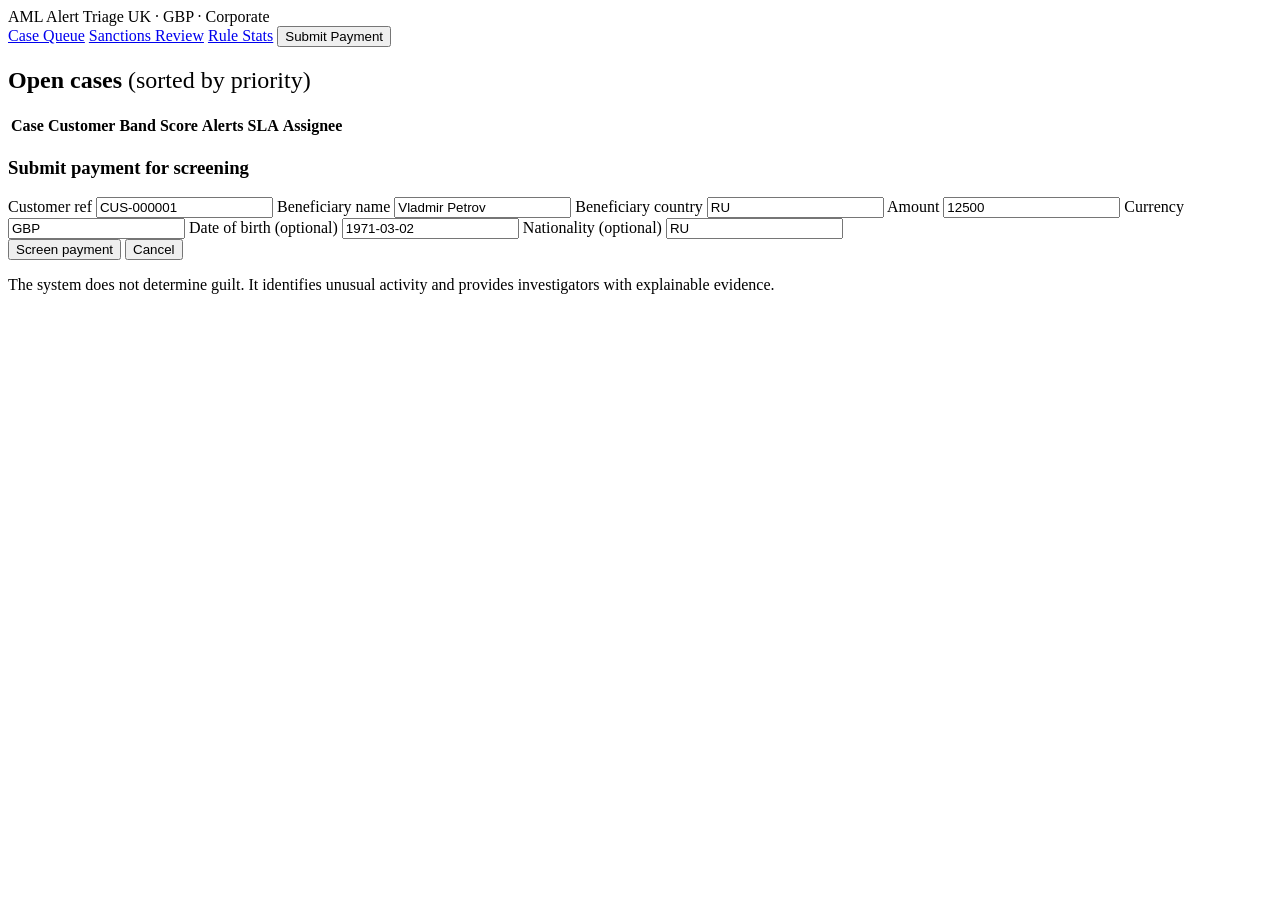
==== src/main/resources/static/index.html @ c6f8256d "AML alert triage demo: rules engine, case consolidation, sanctions screening Corporate cross-border " ====
<!DOCTYPE html>
<html lang="en">
<head>
  <meta charset="UTF-8" />
  <meta name="viewport" content="width=device-width, initial-scale=1" />
  <title>AML Alert Triage — Case Queue</title>
  <link rel="stylesheet" href="/css/app.css" />
</head>
<body>
  <header class="topbar">
    <div class="brand">AML Alert Triage <span>UK · GBP · Corporate</span></div>
    <nav class="nav">
      <a class="active" href="/">Case Queue</a>
      <a href="/sanctions.html">Sanctions Review</a>
      <a href="/stats.html">Rule Stats</a>
      <button class="btn" id="payBtn" type="button">Submit Payment</button>
    </nav>
  </header>
  <main class="wrap">
    <div class="totals" id="totals"></div>
    <section class="panel">
      <h2>Open cases <span class="muted" style="font-weight:500">(sorted by priority)</span></h2>
      <table>
        <thead>
          <tr>
            <th>Case</th><th>Customer</th><th>Band</th><th>Score</th><th>Alerts</th><th>SLA</th><th>Assignee</th>
          </tr>
        </thead>
        <tbody id="rows"></tbody>
      </table>
    </section>
  </main>

  <div class="modal-backdrop" id="payModal">
    <div class="modal">
      <h3>Submit payment for screening</h3>
      <label>Customer ref</label>
      <input id="pCustomer" value="CUS-000001" />
      <label>Beneficiary name</label>
      <input id="pName" value="Vladmir Petrov" />
      <label>Beneficiary country</label>
      <input id="pCountry" value="RU" maxlength="2" />
      <label>Amount</label>
      <input id="pAmount" type="number" value="12500" />
      <label>Currency</label>
      <input id="pCcy" value="GBP" maxlength="3" />
      <label>Date of birth (optional)</label>
      <input id="pDob" value="1971-03-02" />
      <label>Nationality (optional)</label>
      <input id="pNat" value="RU" />
      <div class="actions">
        <button class="btn" id="pSubmit" type="button">Screen payment</button>
        <button class="btn ghost" id="pClose" type="button">Cancel</button>
      </div>
      <p class="muted" id="pResult"></p>
    </div>
  </div>

  <footer class="footer">The system does not determine guilt. It identifies unusual activity and provides investigators with explainable evidence.</footer>
  <script src="/js/api.js"></script>
  <script>
    async function load() {
      const data = await api('/api/cases?status=OPEN&sort=priority');
      const t = data.totals;
      document.getElementById('totals').innerHTML = `
        <div class="total"><div class="label">Alerts</div><div class="value">${t.alerts}</div></div>
        <div class="total"><div class="label">Open cases</div><div class="value">${t.cases}</div></div>
        <div class="total"><div class="label">Assigned to me</div><div class="value">${t.assignedToMe}</div></div>
        <div class="total"><div class="label">Overdue</div><div class="value">${t.overdue}</div></div>`;
      document.getElementById('rows').innerHTML = data.items.map(c => `
        <tr onclick="location.href='/case.html?id=${c.id}'">
          <td class="mono">${c.caseRef}${c.overdue ? ' <span class="badge warn">OVERDUE</span>' : ''}</td>
          <td>${c.customerName || ''} <div class="muted mono">${c.customerRef || ''}</div></td>
          <td><span class="band ${c.priorityBand}">${bandLabel(c.priorityBand)}</span></td>
          <td><strong>${c.priorityScore}</strong></td>
          <td>${c.alertCount}</td>
          <td>${fmtTs(c.slaDueAt)}</td>
          <td>${c.assignedTo || '—'}</td>
        </tr>`).join('');
    }
    const modal = document.getElementById('payModal');
    document.getElementById('payBtn').onclick = () => modal.classList.add('open');
    document.getElementById('pClose').onclick = () => modal.classList.remove('open');
    document.getElementById('pSubmit').onclick = async () => {
      const body = {
        customerRef: pCustomer.value.trim(),
        beneficiaryName: pName.value.trim(),
        beneficiaryCountry: pCountry.value.trim(),
        amount: Number(pAmount.value),
        currency: pCcy.value.trim(),
        beneficiaryDob: pDob.value || null,
        beneficiaryNationality: pNat.value || null
      };
      try {
        const res = await api('/api/payments', { method: 'POST', body: JSON.stringify(body) });
        pResult.textContent = res.status === 'HELD'
          ? `Payment held pending review · hit #${res.sanctionsHitId}`
          : `Released · txn #${res.paymentTxnId}`;
        if (res.status === 'HELD') setTimeout(() => location.href = '/sanctions.html', 900);
      } catch (e) { pResult.textContent = e.message; }
    };
    load().catch(e => alert(e.message));
  </script>
</body>
</html>
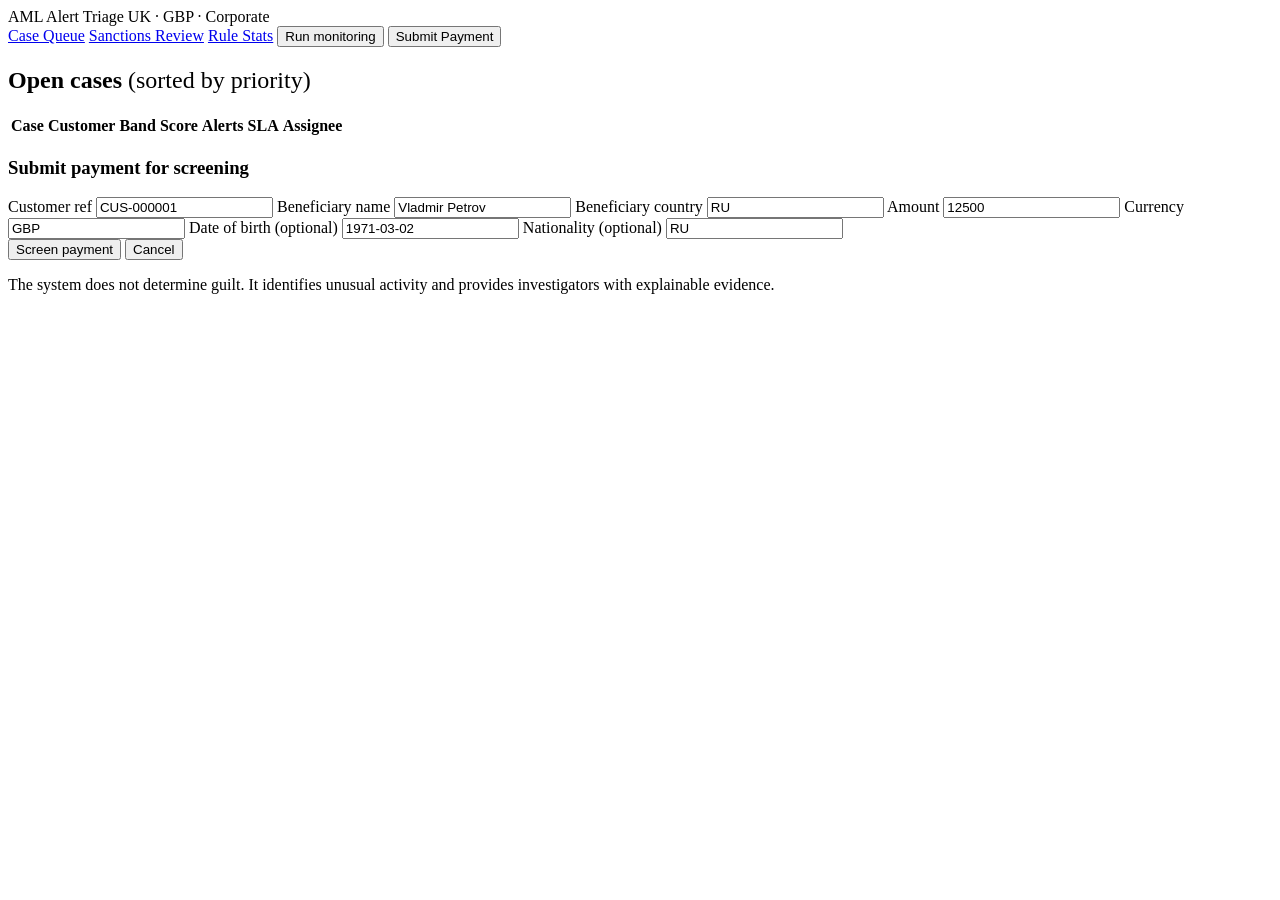
==== commit 1bec4b04: "Add the nightly monitoring sweep that the demo data only simulated Rule evaluation and consolidation" ====
--- a/src/main/resources/static/index.html
+++ b/src/main/resources/static/index.html
@@ -13,11 +13,13 @@
       <a class="active" href="/">Case Queue</a>
       <a href="/sanctions.html">Sanctions Review</a>
       <a href="/stats.html">Rule Stats</a>
+      <button class="btn secondary" id="runBtn" type="button">Run monitoring</button>
       <button class="btn" id="payBtn" type="button">Submit Payment</button>
     </nav>
   </header>
   <main class="wrap">
     <div class="totals" id="totals"></div>
+    <p class="muted" id="runResult"></p>
     <section class="panel">
       <h2>Open cases <span class="muted" style="font-weight:500">(sorted by priority)</span></h2>
       <table>
@@ -78,6 +80,20 @@
           <td>${c.assignedTo || '—'}</td>
         </tr>`).join('');
     }
+    document.getElementById('runBtn').onclick = async () => {
+      const btn = document.getElementById('runBtn');
+      btn.disabled = true;
+      runResult.textContent = 'Evaluating every customer against the rule set…';
+      try {
+        const r = await api('/api/monitoring/run', { method: 'POST', body: '{}' });
+        runResult.textContent =
+          `${r.customersEvaluated} customers evaluated · ${r.casesRaised} new case(s) raised · ` +
+          `${r.noActionRequired} required no action · ${r.suppressedOpenCase} suppressed (case already open)`;
+        await load();
+      } catch (e) { runResult.textContent = e.message; }
+      finally { btn.disabled = false; }
+    };
+
     const modal = document.getElementById('payModal');
     document.getElementById('payBtn').onclick = () => modal.classList.add('open');
     document.getElementById('pClose').onclick = () => modal.classList.remove('open');
@@ -96,7 +112,10 @@
         pResult.textContent = res.status === 'HELD'
           ? `Payment held pending review · hit #${res.sanctionsHitId}`
           : `Released · txn #${res.paymentTxnId}`;
-        if (res.status === 'HELD') setTimeout(() => location.href = '/sanctions.html', 900);
+        // Carry the hit id across so the reviewer lands on this payment rather than a list to search.
+        if (res.status === 'HELD') {
+          setTimeout(() => location.href = `/sanctions.html?hitId=${res.sanctionsHitId}`, 900);
+        }
       } catch (e) { pResult.textContent = e.message; }
     };
     load().catch(e => alert(e.message));
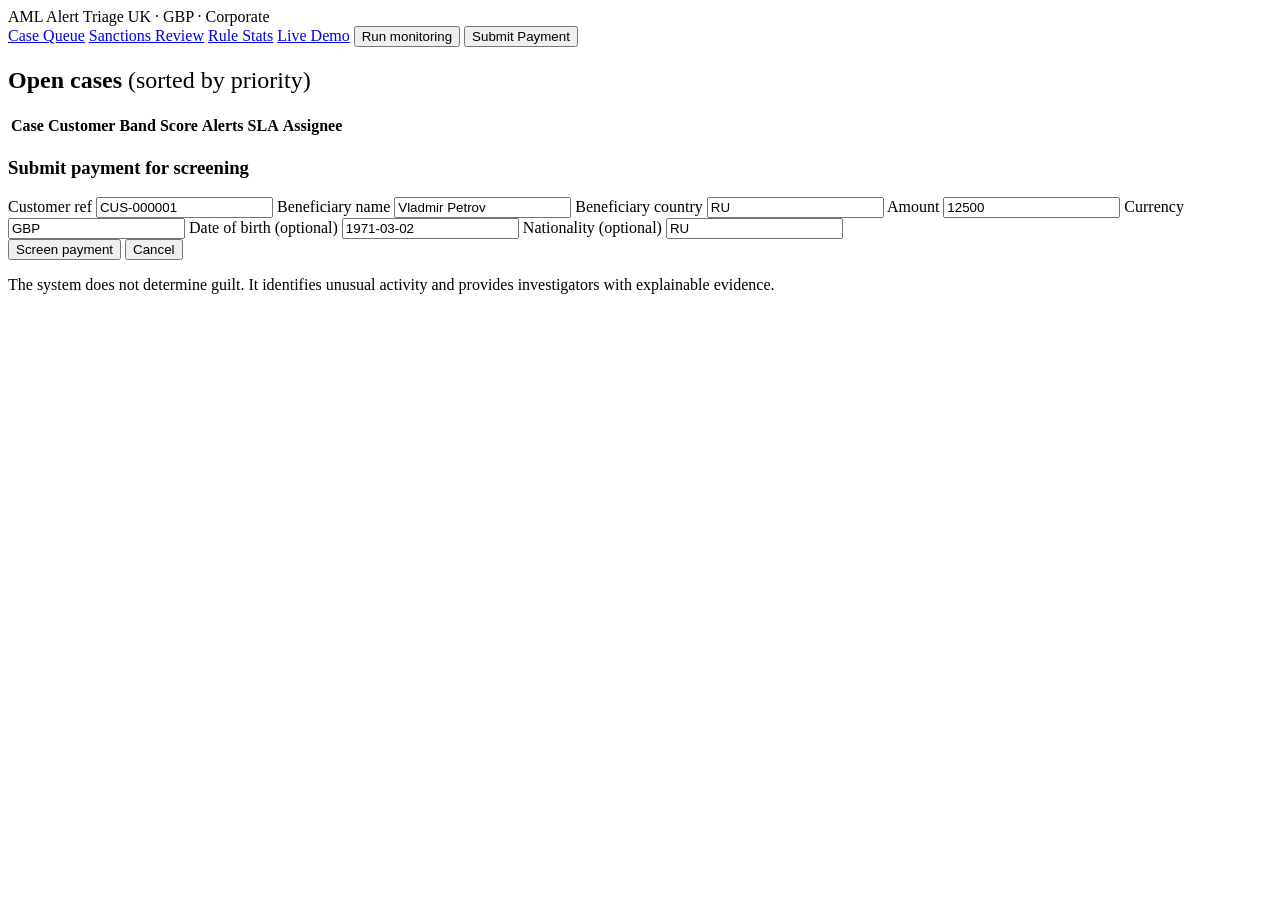
==== commit 23515340: "Update" ====
--- a/src/main/resources/static/index.html
+++ b/src/main/resources/static/index.html
@@ -4,7 +4,7 @@
   <meta charset="UTF-8" />
   <meta name="viewport" content="width=device-width, initial-scale=1" />
   <title>AML Alert Triage — Case Queue</title>
-  <link rel="stylesheet" href="/css/app.css" />
+  <link rel="stylesheet" href="/css/app.css?v=2" />
 </head>
 <body>
   <header class="topbar">
@@ -13,6 +13,7 @@
       <a class="active" href="/">Case Queue</a>
       <a href="/sanctions.html">Sanctions Review</a>
       <a href="/stats.html">Rule Stats</a>
+      <a href="/demo.html">Live Demo</a>
       <button class="btn secondary" id="runBtn" type="button">Run monitoring</button>
       <button class="btn" id="payBtn" type="button">Submit Payment</button>
     </nav>
@@ -59,7 +60,7 @@
   </div>
 
   <footer class="footer">The system does not determine guilt. It identifies unusual activity and provides investigators with explainable evidence.</footer>
-  <script src="/js/api.js"></script>
+  <script src="/js/api.js?v=2"></script>
   <script>
     async function load() {
       const data = await api('/api/cases?status=OPEN&sort=priority');
@@ -118,7 +119,7 @@
         }
       } catch (e) { pResult.textContent = e.message; }
     };
-    load().catch(e => alert(e.message));
+    load().catch(e => showPageError(e.message));
   </script>
 </body>
 </html>
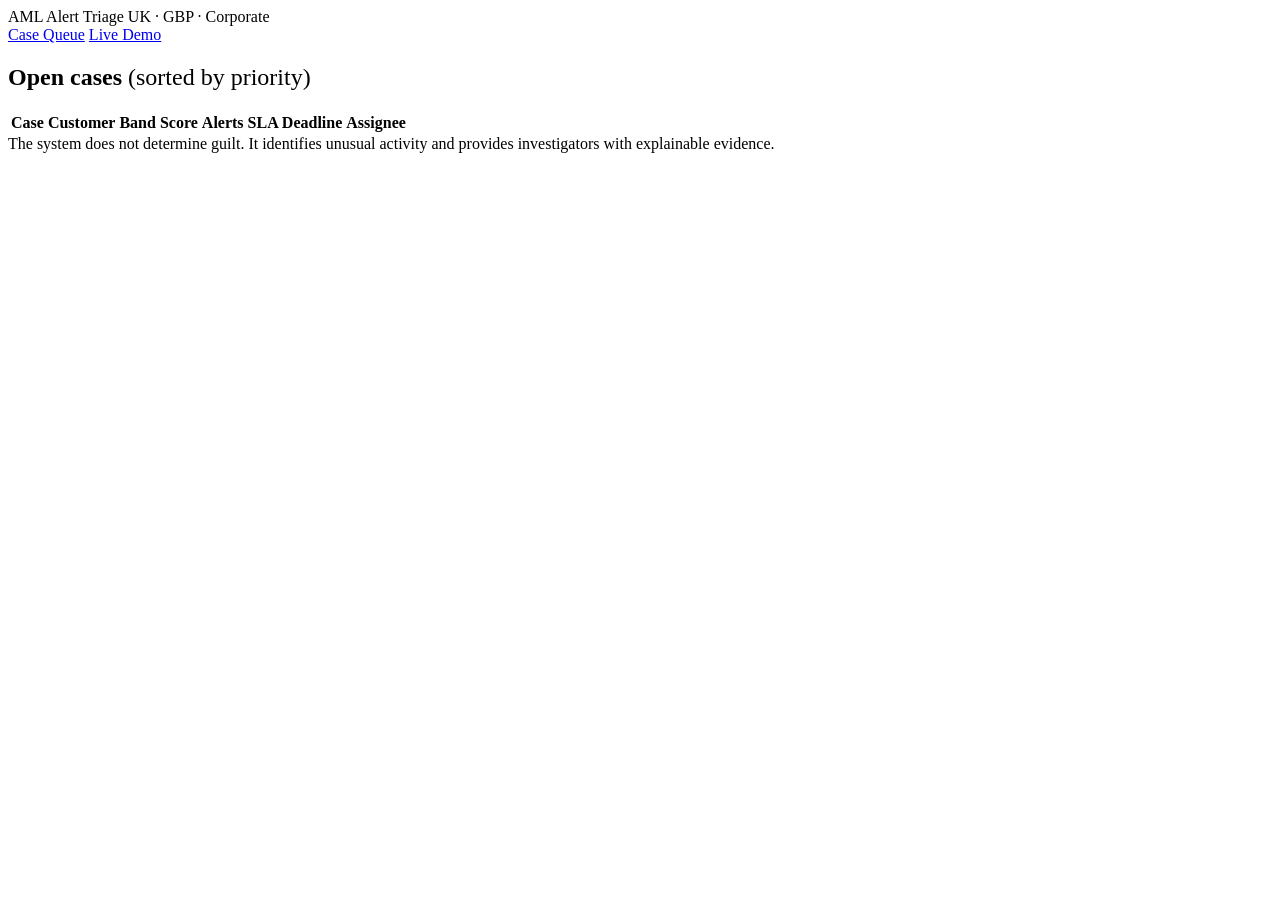
==== commit 9ea5600e: "feat: simplify navigation and surface listed measures as readable rows Trim the header nav to Case Q" ====
--- a/src/main/resources/static/index.html
+++ b/src/main/resources/static/index.html
@@ -11,53 +11,24 @@
     <div class="brand">AML Alert Triage <span>UK · GBP · Corporate</span></div>
     <nav class="nav">
       <a class="active" href="/">Case Queue</a>
-      <a href="/sanctions.html">Sanctions Review</a>
-      <a href="/stats.html">Rule Stats</a>
       <a href="/demo.html">Live Demo</a>
-      <button class="btn secondary" id="runBtn" type="button">Run monitoring</button>
-      <button class="btn" id="payBtn" type="button">Submit Payment</button>
+      <span class="nav-spacer" aria-hidden="true"></span>
     </nav>
   </header>
   <main class="wrap">
     <div class="totals" id="totals"></div>
-    <p class="muted" id="runResult"></p>
     <section class="panel">
       <h2>Open cases <span class="muted" style="font-weight:500">(sorted by priority)</span></h2>
       <table>
         <thead>
           <tr>
-            <th>Case</th><th>Customer</th><th>Band</th><th>Score</th><th>Alerts</th><th>SLA</th><th>Assignee</th>
+            <th>Case</th><th>Customer</th><th>Band</th><th>Score</th><th>Alerts</th><th>SLA Deadline</th><th>Assignee</th>
           </tr>
         </thead>
         <tbody id="rows"></tbody>
       </table>
     </section>
   </main>
-
-  <div class="modal-backdrop" id="payModal">
-    <div class="modal">
-      <h3>Submit payment for screening</h3>
-      <label>Customer ref</label>
-      <input id="pCustomer" value="CUS-000001" />
-      <label>Beneficiary name</label>
-      <input id="pName" value="Vladmir Petrov" />
-      <label>Beneficiary country</label>
-      <input id="pCountry" value="RU" maxlength="2" />
-      <label>Amount</label>
-      <input id="pAmount" type="number" value="12500" />
-      <label>Currency</label>
-      <input id="pCcy" value="GBP" maxlength="3" />
-      <label>Date of birth (optional)</label>
-      <input id="pDob" value="1971-03-02" />
-      <label>Nationality (optional)</label>
-      <input id="pNat" value="RU" />
-      <div class="actions">
-        <button class="btn" id="pSubmit" type="button">Screen payment</button>
-        <button class="btn ghost" id="pClose" type="button">Cancel</button>
-      </div>
-      <p class="muted" id="pResult"></p>
-    </div>
-  </div>
 
   <footer class="footer">The system does not determine guilt. It identifies unusual activity and provides investigators with explainable evidence.</footer>
   <script src="/js/api.js?v=2"></script>
@@ -81,44 +52,6 @@
           <td>${c.assignedTo || '—'}</td>
         </tr>`).join('');
     }
-    document.getElementById('runBtn').onclick = async () => {
-      const btn = document.getElementById('runBtn');
-      btn.disabled = true;
-      runResult.textContent = 'Evaluating every customer against the rule set…';
-      try {
-        const r = await api('/api/monitoring/run', { method: 'POST', body: '{}' });
-        runResult.textContent =
-          `${r.customersEvaluated} customers evaluated · ${r.casesRaised} new case(s) raised · ` +
-          `${r.noActionRequired} required no action · ${r.suppressedOpenCase} suppressed (case already open)`;
-        await load();
-      } catch (e) { runResult.textContent = e.message; }
-      finally { btn.disabled = false; }
-    };
-
-    const modal = document.getElementById('payModal');
-    document.getElementById('payBtn').onclick = () => modal.classList.add('open');
-    document.getElementById('pClose').onclick = () => modal.classList.remove('open');
-    document.getElementById('pSubmit').onclick = async () => {
-      const body = {
-        customerRef: pCustomer.value.trim(),
-        beneficiaryName: pName.value.trim(),
-        beneficiaryCountry: pCountry.value.trim(),
-        amount: Number(pAmount.value),
-        currency: pCcy.value.trim(),
-        beneficiaryDob: pDob.value || null,
-        beneficiaryNationality: pNat.value || null
-      };
-      try {
-        const res = await api('/api/payments', { method: 'POST', body: JSON.stringify(body) });
-        pResult.textContent = res.status === 'HELD'
-          ? `Payment held pending review · hit #${res.sanctionsHitId}`
-          : `Released · txn #${res.paymentTxnId}`;
-        // Carry the hit id across so the reviewer lands on this payment rather than a list to search.
-        if (res.status === 'HELD') {
-          setTimeout(() => location.href = `/sanctions.html?hitId=${res.sanctionsHitId}`, 900);
-        }
-      } catch (e) { pResult.textContent = e.message; }
-    };
     load().catch(e => showPageError(e.message));
   </script>
 </body>
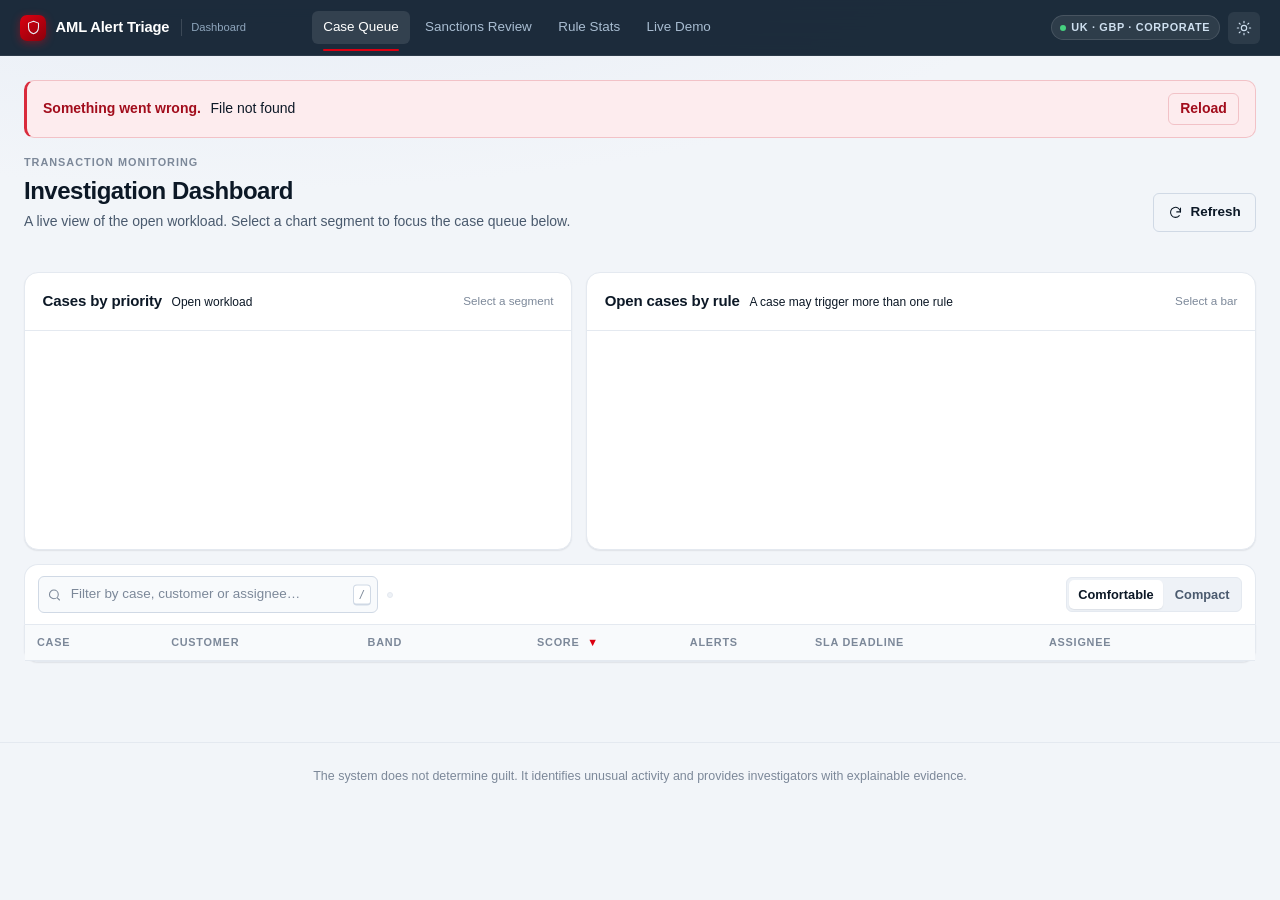
==== commit fb7c5197: "fix(ui): polish queue layout responsiveness" ====
--- a/src/main/resources/static/index.html
+++ b/src/main/resources/static/index.html
@@ -3,56 +3,456 @@
 <head>
   <meta charset="UTF-8" />
   <meta name="viewport" content="width=device-width, initial-scale=1" />
-  <title>AML Alert Triage — Case Queue</title>
-  <link rel="stylesheet" href="/css/app.css?v=2" />
+  <script>
+    // Set the theme before first paint, or dark-mode users get a light flash.
+    (function () {
+      const saved = localStorage.getItem('aml-theme');
+      const dark = window.matchMedia('(prefers-color-scheme: dark)').matches;
+      document.documentElement.dataset.theme = saved || (dark ? 'dark' : 'light');
+    })();
+  </script>
+  <title>Investigation Dashboard — AML Alert Triage</title>
+  <link rel="stylesheet" href="assets/theme.css" />
 </head>
 <body>
-  <header class="topbar">
-    <div class="brand">AML Alert Triage <span>UK · GBP · Corporate</span></div>
-    <nav class="nav">
-      <a class="active" href="/">Case Queue</a>
-      <a href="/demo.html">Live Demo</a>
-      <span class="nav-spacer" aria-hidden="true"></span>
-    </nav>
-  </header>
-  <main class="wrap">
-    <div class="totals" id="totals"></div>
-    <section class="panel">
-      <h2>Open cases <span class="muted" style="font-weight:500">(sorted by priority)</span></h2>
-      <table>
-        <thead>
-          <tr>
-            <th>Case</th><th>Customer</th><th>Band</th><th>Score</th><th>Alerts</th><th>SLA Deadline</th><th>Assignee</th>
-          </tr>
-        </thead>
-        <tbody id="rows"></tbody>
-      </table>
+  <div id="shell"></div>
+
+  <main class="canvas">
+    <div class="page-head">
+      <div>
+        <div class="eyebrow"><span class="label-cap">Transaction monitoring</span></div>
+        <h1>Investigation Dashboard</h1>
+        <p>A live view of the open workload. Select a chart segment to focus the case queue below.</p>
+      </div>
+      <div class="page-head-actions">
+        <span class="result-count" id="stamp"></span>
+        <button class="btn ghost" type="button" id="refreshBtn">
+          <svg viewBox="0 0 24 24" fill="none" stroke="currentColor" stroke-width="1.7"
+               stroke-linecap="round" stroke-linejoin="round"><path d="M20 11a8 8 0 1 0-1.9 6"/><path d="M20 5v6h-6"/></svg>
+          Refresh
+        </button>
+      </div>
+    </div>
+
+    <div class="metrics" id="metrics"></div>
+
+    <section class="dashboard-grid" aria-label="Open workload overview">
+      <article class="card dashboard-card">
+        <div class="card-head">
+          <div class="title-wrap">
+            <h2>Cases by priority</h2>
+            <span class="tiny">Open workload</span>
+          </div>
+          <span class="dashboard-hint">Select a segment</span>
+        </div>
+        <div class="card-body dashboard-chart-body" id="priorityChart"></div>
+      </article>
+
+      <article class="card dashboard-card">
+        <div class="card-head">
+          <div class="title-wrap">
+            <h2>Open cases by rule</h2>
+            <span class="tiny">A case may trigger more than one rule</span>
+          </div>
+          <span class="dashboard-hint">Select a bar</span>
+        </div>
+        <div class="card-body dashboard-chart-body" id="ruleChart"></div>
+      </article>
+    </section>
+
+    <div class="dashboard-filter-state" id="dashboardFilterState" hidden></div>
+
+    <div class="toolbar">
+      <div class="search">
+        <svg viewBox="0 0 24 24" fill="none" stroke="currentColor" stroke-width="1.7"
+             stroke-linecap="round" stroke-linejoin="round"><circle cx="11" cy="11" r="7"/><path d="m20 20-3.5-3.5"/></svg>
+        <input type="text" id="q" placeholder="Filter by case, customer or assignee…" autocomplete="off" />
+        <kbd>/</kbd>
+      </div>
+      <div class="segmented" id="bandFilter" role="group" aria-label="Filter by priority band"></div>
+      <div style="flex:1 1 auto"></div>
+      <span class="result-count" id="count"></span>
+      <div class="segmented" role="group" aria-label="Row density">
+        <button type="button" data-density="comfortable" aria-pressed="true">Comfortable</button>
+        <button type="button" data-density="compact" aria-pressed="false">Compact</button>
+      </div>
+    </div>
+
+    <section class="card" style="border-radius:0 0 var(--r-lg) var(--r-lg)">
+      <div class="table-wrap">
+        <table class="data" id="table">
+          <thead>
+            <tr>
+              <th class="sortable" data-key="caseRef">Case <span class="sort-ind">▼</span></th>
+              <th class="sortable" data-key="customerName">Customer <span class="sort-ind">▼</span></th>
+              <th class="sortable" data-key="priorityBand">Band <span class="sort-ind">▼</span></th>
+              <th class="sortable score-col" data-key="priorityScore">Score <span class="sort-ind">▼</span></th>
+              <th class="sortable alerts-col" data-key="alertCount">Alerts <span class="sort-ind">▼</span></th>
+              <th class="sortable" data-key="slaDueAt">SLA deadline <span class="sort-ind">▼</span></th>
+              <th class="sortable" data-key="assignedTo">Assignee <span class="sort-ind">▼</span></th>
+              <th style="width:32px"></th>
+            </tr>
+          </thead>
+          <tbody id="rows"></tbody>
+        </table>
+      </div>
     </section>
   </main>
 
-  <footer class="footer">The system does not determine guilt. It identifies unusual activity and provides investigators with explainable evidence.</footer>
-  <script src="/js/api.js?v=2"></script>
+  <div id="footer"></div>
+
+  <script src="assets/ui.js"></script>
+  <script src="assets/api.js"></script>
   <script>
+    mountShell({ active: 'queue', sub: 'Dashboard' },
+      'The system does not determine guilt. It identifies unusual activity and provides investigators with explainable evidence.');
+
+    let data = null;
+    let sortKey = 'priorityScore';
+    let sortDir = 'desc';
+    let bandSel = 'ALL';
+    let ruleSel = 'ALL';
+    let query = '';
+
+    const BANDS = [
+      { key: 'ALL',   label: 'All',          dot: null },
+      { key: 'RED',   label: 'High priority',   dot: 'var(--red-dot)' },
+      { key: 'AMBER', label: 'Medium priority', dot: 'var(--amber-dot)' },
+      { key: 'GREEN', label: 'Low priority',    dot: 'var(--green-dot)' }
+    ];
+
+    const bandColor = b => `var(--${b.toLowerCase()}-dot)`;
+    const DASHBOARD_BANDS = BANDS.filter(b => b.key !== 'ALL');
+    const RULES = ['R1', 'R2', 'R3', 'R4'];
+
+    /* ---------- skeleton while "loading" ---------- */
+    function skeleton() {
+      document.getElementById('metrics').innerHTML = Array.from({ length: 4 }, () => `
+        <div class="metric">
+          <div class="m-top"><div class="sk" style="width:70px;height:11px"></div><div class="sk" style="width:26px;height:26px;border-radius:6px"></div></div>
+          <div class="sk" style="width:56px;height:30px;margin-top:.5rem"></div>
+          <div class="sk" style="width:96px;height:10px;margin-top:.5rem"></div>
+        </div>`).join('');
+      document.getElementById('priorityChart').innerHTML = '<div class="sk dashboard-chart-skeleton"></div>';
+      document.getElementById('ruleChart').innerHTML = Array.from({ length: 4 }, () =>
+        '<div class="sk dashboard-bar-skeleton"></div>').join('');
+      document.getElementById('rows').innerHTML = Array.from({ length: 8 }, () => `
+        <tr><td colspan="8" style="padding:.6rem .75rem"><div class="sk" style="height:20px"></div></td></tr>`).join('');
+    }
+
+    /* ---------- metrics ---------- */
+    function renderMetrics(t) {
+      const openAlerts = data.items.reduce((sum, c) => sum + Number(c.alertCount || 0), 0);
+      const redCases = data.items.filter(c => c.priorityBand === 'RED').length;
+      const amberCases = data.items.filter(c => c.priorityBand === 'AMBER').length;
+      const dueSoon = data.items.filter(c => {
+        const d = new Date(c.slaDueAt) - Date.now();
+        return d > 0 && d < 86400000;
+      }).length;
+
+      const tiles = [
+        { label: 'Active alerts', value: openAlerts,        icon: 'bell',   note: `across ${data.items.length} open cases` },
+        { label: 'Open cases',    value: data.items.length, icon: 'folder', note: `${dueSoon} due within 24h` },
+        { label: 'High priority', value: redCases,          icon: 'warn',   note: `${amberCases} medium-priority cases`, alert: redCases > 0 },
+        { label: 'Overdue',       value: t.overdue,         icon: 'clock',  note: t.overdue ? 'past SLA deadline' : 'all within SLA', alert: t.overdue > 0 }
+      ];
+
+      document.getElementById('metrics').innerHTML = tiles.map((m, i) => `
+        <div class="metric rise ${m.alert ? 'alert-state' : ''}" style="animation-delay:${i * 55}ms">
+          <div class="m-top">
+            <span class="label-cap">${m.label}</span>
+            <span class="m-icon">${ico(m.icon)}</span>
+          </div>
+          <div class="m-value" data-count="${m.value}">0</div>
+          <div class="m-note">${esc(m.note)}</div>
+        </div>`).join('');
+
+      document.querySelectorAll('[data-count]').forEach(el => countUp(el, Number(el.dataset.count)));
+    }
+
+    /* ---------- interactive dashboard ---------- */
+    function selectBand(next, toggle = false) {
+      bandSel = toggle && bandSel === next ? 'ALL' : next;
+      renderPriorityChart();
+      renderBandFilter();
+      renderDashboardFilterState();
+      renderRows();
+    }
+
+    function selectRule(next) {
+      ruleSel = ruleSel === next ? 'ALL' : next;
+      renderRuleChart();
+      renderDashboardFilterState();
+      renderRows();
+    }
+
+    function renderPriorityChart() {
+      const total = data.items.length;
+      let offset = 0;
+      const segments = DASHBOARD_BANDS.map(b => {
+        const count = data.items.filter(c => c.priorityBand === b.key).length;
+        const percent = total ? count / total * 100 : 0;
+        const start = offset;
+        offset += percent;
+        return { ...b, count, percent, offset: start };
+      });
+
+      document.getElementById('priorityChart').innerHTML = `
+        <div class="dashboard-donut-wrap">
+          <div class="dashboard-donut">
+            <svg viewBox="0 0 120 120" aria-label="Open cases by priority band">
+              <circle class="dashboard-donut-track" cx="60" cy="60" r="44" pathLength="100"></circle>
+              ${segments.map(s => `
+                <circle class="dashboard-donut-segment ${bandSel !== 'ALL' && bandSel !== s.key ? 'is-muted' : ''} ${bandSel === s.key ? 'is-selected' : ''}"
+                  cx="60" cy="60" r="44" pathLength="100"
+                  stroke="${s.dot}" stroke-dasharray="${s.percent} ${100 - s.percent}"
+                  stroke-dashoffset="${-s.offset}" data-dashboard-band="${s.key}"
+                  tabindex="0" role="button" aria-label="${s.label}: ${s.count} cases"
+                  aria-pressed="${bandSel === s.key}"></circle>`).join('')}
+            </svg>
+            <div class="dashboard-donut-mid">
+              <strong>${total}</strong>
+              <span>open cases</span>
+            </div>
+          </div>
+          <div class="dashboard-legend">
+            ${segments.map(s => `
+              <button type="button" class="dashboard-legend-row ${bandSel === s.key ? 'is-selected' : ''}"
+                data-dashboard-band="${s.key}" aria-pressed="${bandSel === s.key}">
+                <i style="background:${s.dot}"></i>
+                <span>${s.label}</span>
+                <strong>${s.count}</strong>
+                <span class="dashboard-percent">${Math.round(s.percent)}%</span>
+              </button>`).join('')}
+          </div>
+        </div>`;
+
+      document.querySelectorAll('[data-dashboard-band]').forEach(control => {
+        const choose = () => selectBand(control.dataset.dashboardBand, true);
+        control.onclick = choose;
+        control.onkeydown = e => {
+          if (e.key === 'Enter' || e.key === ' ') { e.preventDefault(); choose(); }
+        };
+      });
+    }
+
+    function renderRuleChart() {
+      const counts = Object.fromEntries(RULES.map(code => [code,
+        data.items.filter(c => (c.ruleCodes || []).includes(code)).length]));
+      const max = Math.max(1, ...Object.values(counts));
+
+      document.getElementById('ruleChart').innerHTML = `
+        <div class="dashboard-rule-chart">
+          ${RULES.map(code => `
+            <button type="button" class="dashboard-rule-row ${ruleSel === code ? 'is-selected' : ''}"
+              data-dashboard-rule="${code}" aria-pressed="${ruleSel === code}">
+              <span class="dashboard-rule-label"><b>${code}</b><span>${esc(RULE_NAMES[code])}</span></span>
+              <span class="dashboard-rule-track"><i style="--rule-width:${counts[code] / max * 100}%"></i></span>
+              <strong class="dashboard-rule-value">${counts[code]}</strong>
+            </button>`).join('')}
+        </div>`;
+
+      document.querySelectorAll('[data-dashboard-rule]').forEach(control => {
+        control.onclick = () => selectRule(control.dataset.dashboardRule);
+      });
+      requestAnimationFrame(() => {
+        document.querySelectorAll('.dashboard-rule-track i').forEach(bar => bar.classList.add('is-painted'));
+      });
+    }
+
+    function renderDashboardFilterState() {
+      const active = bandSel !== 'ALL' || ruleSel !== 'ALL';
+      const state = document.getElementById('dashboardFilterState');
+      state.hidden = !active;
+      if (!active) { state.innerHTML = ''; return; }
+
+      const band = BANDS.find(b => b.key === bandSel);
+      state.innerHTML = `
+        <span class="label-cap">Queue filtered by</span>
+        ${bandSel !== 'ALL' ? `<button type="button" class="dashboard-filter-chip" data-clear-band>
+          <i style="background:${band.dot}"></i>${esc(band.label)}<span aria-hidden="true">×</span>
+        </button>` : ''}
+        ${ruleSel !== 'ALL' ? `<button type="button" class="dashboard-filter-chip" data-clear-rule>
+          ${ruleSel} · ${esc(RULE_NAMES[ruleSel])}<span aria-hidden="true">×</span>
+        </button>` : ''}
+        <button type="button" class="dashboard-clear" data-clear-dashboard>Clear all</button>`;
+
+      state.querySelector('[data-clear-band]')?.addEventListener('click', () => selectBand('ALL'));
+      state.querySelector('[data-clear-rule]')?.addEventListener('click', () => selectRule(ruleSel));
+      state.querySelector('[data-clear-dashboard]').onclick = () => {
+        bandSel = 'ALL';
+        ruleSel = 'ALL';
+        renderPriorityChart();
+        renderRuleChart();
+        renderBandFilter();
+        renderDashboardFilterState();
+        renderRows();
+      };
+    }
+
+    /* ---------- band filter ---------- */
+    function renderBandFilter() {
+      document.getElementById('bandFilter').innerHTML = BANDS.map(b => {
+        const n = b.key === 'ALL' ? data.items.length : data.items.filter(c => c.priorityBand === b.key).length;
+        return `<button type="button" data-band="${b.key}" aria-pressed="${bandSel === b.key}">
+          ${b.dot ? `<i style="background:${b.dot}"></i>` : ''}${b.label}<span class="count">${n}</span>
+        </button>`;
+      }).join('');
+      document.querySelectorAll('#bandFilter button').forEach(btn => {
+        btn.onclick = () => selectBand(btn.dataset.band);
+      });
+    }
+
+    /* ---------- rows ---------- */
+    function visibleItems() {
+      const q = query.trim().toLowerCase();
+      return data.items
+        .filter(c => bandSel === 'ALL' || c.priorityBand === bandSel)
+        .filter(c => ruleSel === 'ALL' || (c.ruleCodes || []).includes(ruleSel))
+        .filter(c => !q || [c.caseRef, c.customerName, c.customerRef, c.assignedTo]
+          .some(v => String(v || '').toLowerCase().includes(q)))
+        .sort((a, b) => {
+          const dir = sortDir === 'asc' ? 1 : -1;
+          const av = a[sortKey], bv = b[sortKey];
+          if (av == null) return 1;
+          if (bv == null) return -1;
+          if (typeof av === 'number') return (av - bv) * dir;
+          return String(av).localeCompare(String(bv)) * dir;
+        });
+    }
+
+    function renderRows() {
+      const items = visibleItems();
+      const tbody = document.getElementById('rows');
+
+      document.getElementById('count').textContent =
+        `${items.length} of ${data.items.length} cases`;
+
+      if (!items.length) {
+        tbody.innerHTML = `<tr><td colspan="8">
+          <div class="empty-state" style="margin:.5rem">
+            ${ico('search')}
+            <div class="t">No cases match this filter</div>
+            <div class="tiny">Clear the search box or change the dashboard filters.</div>
+          </div></td></tr>`;
+        return;
+      }
+
+      tbody.innerHTML = items.map((c, i) => {
+        const sla = fmtRelative(c.slaDueAt);
+        const slaCls = sla.tone === 'over' ? 'style="color:var(--red-fg);font-weight:600"'
+                     : sla.tone === 'soon' ? 'style="color:var(--amber-fg);font-weight:600"' : '';
+        return `
+        <tr class="row-link stagger" tabindex="0" data-id="${c.id}"
+            style="--band-color:${bandColor(c.priorityBand)};animation-delay:${Math.min(i * 28, 340)}ms">
+          <td>
+            <div class="cell-primary mono">${esc(c.caseRef)}</div>
+            ${c.overdue ? '<span class="pill warn" style="margin-top:.15rem">OVERDUE</span>' : ''}
+          </td>
+          <td>
+            <div class="cell-primary">${esc(c.customerName || '')}</div>
+            <div class="sub-line mono">${esc(c.customerRef || '')}</div>
+          </td>
+          <td><span class="band ${c.priorityBand}"><i></i>${esc(bandLabel(c.priorityBand))}</span></td>
+          <td class="score-col">
+            <div class="score-cell">
+              <div class="score-bar"><span data-w="${c.priorityScore}%"></span></div>
+              <b>${c.priorityScore}</b>
+            </div>
+          </td>
+          <td class="alerts-col num">${c.alertCount}</td>
+          <td>
+            <div ${slaCls}>${esc(sla.text)}</div>
+            <div class="sub-line num">${esc(fmtShort(c.slaDueAt))}</div>
+          </td>
+          <td>${c.assignedTo
+            ? `<span class="assignee"><span class="avatar">${esc(initials(c.assignedTo))}</span><span class="mono">${esc(c.assignedTo)}</span></span>`
+            : '<span class="pill">Unassigned</span>'}</td>
+          <td class="right"><span class="go">${ico('chevron')}</span></td>
+        </tr>`;
+      }).join('');
+
+      paintBars(tbody);
+
+      tbody.querySelectorAll('tr.row-link').forEach(tr => {
+        const open = () => { location.href = `case.html?id=${tr.dataset.id}`; };
+        tr.onclick = open;
+        tr.onkeydown = e => {
+          if (e.key === 'Enter' || e.key === ' ') { e.preventDefault(); open(); }
+          if (e.key === 'ArrowDown') { e.preventDefault(); tr.nextElementSibling?.focus(); }
+          if (e.key === 'ArrowUp')   { e.preventDefault(); tr.previousElementSibling?.focus(); }
+        };
+      });
+    }
+
+    /* ---------- sorting ---------- */
+    function wireSort() {
+      document.querySelectorAll('th.sortable').forEach(th => {
+        th.onclick = () => {
+          const key = th.dataset.key;
+          if (sortKey === key) sortDir = sortDir === 'asc' ? 'desc' : 'asc';
+          else { sortKey = key; sortDir = key === 'priorityScore' || key === 'alertCount' ? 'desc' : 'asc'; }
+          document.querySelectorAll('th.sortable').forEach(o => o.removeAttribute('aria-sort'));
+          th.setAttribute('aria-sort', sortDir === 'asc' ? 'ascending' : 'descending');
+          renderRows();
+        };
+      });
+      document.querySelector('th[data-key="priorityScore"]').setAttribute('aria-sort', 'descending');
+    }
+
+    /* ---------- misc controls ---------- */
+    document.getElementById('q').oninput = e => { query = e.target.value; renderRows(); };
+
+    document.addEventListener('keydown', e => {
+      if (e.key === '/' && document.activeElement.tagName !== 'INPUT') {
+        e.preventDefault();
+        document.getElementById('q').focus();
+      }
+    });
+
+    document.querySelectorAll('[data-density]').forEach(btn => {
+      btn.onclick = () => {
+        document.querySelectorAll('[data-density]').forEach(b => b.setAttribute('aria-pressed', String(b === btn)));
+        document.getElementById('table').classList.toggle('compact', btn.dataset.density === 'compact');
+      };
+    });
+
+    document.getElementById('refreshBtn').onclick = async e => {
+      const btn = e.currentTarget;
+      btn.classList.add('is-loading');
+      try {
+        await load();
+        toast('Queue refreshed');
+      } finally {
+        btn.classList.remove('is-loading');
+      }
+    };
+
+    /* ---------- load ---------- */
     async function load() {
-      const data = await api('/api/cases?status=OPEN&sort=priority');
-      const t = data.totals;
-      document.getElementById('totals').innerHTML = `
-        <div class="total"><div class="label">Alerts</div><div class="value">${t.alerts}</div></div>
-        <div class="total"><div class="label">Open cases</div><div class="value">${t.cases}</div></div>
-        <div class="total"><div class="label">Assigned to me</div><div class="value">${t.assignedToMe}</div></div>
-        <div class="total"><div class="label">Overdue</div><div class="value">${t.overdue}</div></div>`;
-      document.getElementById('rows').innerHTML = data.items.map(c => `
-        <tr onclick="location.href='/case.html?id=${c.id}'">
-          <td class="mono">${c.caseRef}${c.overdue ? ' <span class="badge warn">OVERDUE</span>' : ''}</td>
-          <td>${c.customerName || ''} <div class="muted mono">${c.customerRef || ''}</div></td>
-          <td><span class="band ${c.priorityBand}">${bandLabel(c.priorityBand)}</span></td>
-          <td><strong>${c.priorityScore}</strong></td>
-          <td>${c.alertCount}</td>
-          <td>${fmtTs(c.slaDueAt)}</td>
-          <td>${c.assignedTo || '—'}</td>
-        </tr>`).join('');
-    }
-    load().catch(e => showPageError(e.message));
+      skeleton();
+      try {
+        data = await api('/api/cases?status=OPEN&sort=priority');
+      } catch (err) {
+        document.getElementById('metrics').innerHTML = '';
+        document.getElementById('priorityChart').innerHTML = '';
+        document.getElementById('ruleChart').innerHTML = '';
+        document.getElementById('rows').innerHTML = '';
+        showPageError(err.message);
+        return;
+      }
+      renderMetrics(data.totals);
+      renderPriorityChart();
+      renderRuleChart();
+      renderBandFilter();
+      renderDashboardFilterState();
+      renderRows();
+      document.getElementById('stamp').textContent =
+        'Updated ' + new Date().toLocaleTimeString('en-GB', { hour: '2-digit', minute: '2-digit' });
+    }
+
+    wireSort();
+    load();
   </script>
 </body>
 </html>
--- a/src/main/resources/static/assets/theme.css
+++ b/src/main/resources/static/assets/theme.css
@@ -0,0 +1,1428 @@
+/* ==========================================================================
+   AML Console — visual design system (mockup)
+   Presentation only. No markup here implies a new API, field, or action:
+   every element maps to data the current endpoints already return.
+   ========================================================================== */
+
+/* --------------------------------------------------------------------------
+   1. Tokens
+   -------------------------------------------------------------------------- */
+:root {
+  --brand:        #db0011;
+  --brand-hover:  #b8000e;
+  --brand-soft:   #fdecee;
+
+  --navy-900: #05101c;
+  --navy-800: #0a1b2b;
+  --navy-700: #10283e;
+  --navy-600: #1b3b58;
+
+  /* Light surfaces */
+  --bg:        #f2f5f9;
+  --bg-grad:   radial-gradient(1200px 400px at 20% -10%, #e6ecf5 0%, transparent 70%);
+  --surface:   #ffffff;
+  --surface-2: #f8fafc;
+  --surface-3: #eef2f7;
+  --border:    #e4e9f0;
+  --border-2:  #d0d9e5;
+
+  --ink:   #0c1826;
+  --ink-2: #4a5a6e;
+  --ink-3: #7c8899;
+  --ink-inv: #ffffff;
+
+  /* Signal */
+  --red-fg:   #a20d1c;  --red-bg:   #fdecee;  --red-dot:   #d92b3c;  --red-line:   #f2c2c7;
+  --amber-fg: #8a5300;  --amber-bg: #fff5e5;  --amber-dot: #e08a00;  --amber-line: #f5dcb0;
+  --green-fg: #14663a;  --green-bg: #e9f6ee;  --green-dot: #1f9d55;  --green-line: #bfe3cd;
+  --blue-fg:  #14487a;  --blue-bg:  #e9f1fb;  --blue-dot:  #2c72c7;  --blue-line: #c3d8f0;
+
+  --focus-ring: 0 0 0 3px rgba(44, 114, 199, 0.35);
+
+  /* Elevation */
+  --sh-1: 0 1px 2px rgba(12, 24, 38, .05), 0 1px 1px rgba(12, 24, 38, .03);
+  --sh-2: 0 2px 4px rgba(12, 24, 38, .06), 0 4px 12px rgba(12, 24, 38, .05);
+  --sh-3: 0 8px 20px rgba(12, 24, 38, .10), 0 2px 6px rgba(12, 24, 38, .06);
+  --sh-4: 0 24px 60px rgba(5, 16, 28, .22);
+
+  --r-sm: 6px;
+  --r-md: 10px;
+  --r-lg: 14px;
+  --r-xl: 20px;
+  --r-pill: 999px;
+
+  --font-sans: -apple-system, BlinkMacSystemFont, "Inter", "Segoe UI", Roboto,
+               "Helvetica Neue", Arial, "PingFang SC", "Microsoft YaHei", sans-serif;
+  --font-mono: ui-monospace, "SF Mono", "JetBrains Mono", "IBM Plex Mono", Menlo, Consolas, monospace;
+
+  --ease:     cubic-bezier(.16, 1, .3, 1);
+  --ease-io:  cubic-bezier(.4, 0, .2, 1);
+  --spring:   cubic-bezier(.34, 1.4, .64, 1);
+  --t-fast: 120ms;
+  --t-med:  220ms;
+  --t-slow: 420ms;
+
+  --appbar-h: 56px;
+  --row-h: 56px;
+}
+
+:root[data-theme="dark"] {
+  --bg:        #070e17;
+  --bg-grad:   radial-gradient(1200px 400px at 20% -10%, #10202f 0%, transparent 70%);
+  --surface:   #0d1723;
+  --surface-2: #111d2b;
+  --surface-3: #162435;
+  --border:    #1e2e40;
+  --border-2:  #2b3e54;
+
+  --ink:   #e8eef6;
+  --ink-2: #9fb0c4;
+  --ink-3: #6b7d93;
+
+  --brand-soft: #2a1015;
+
+  --red-fg:   #ff8f9b;  --red-bg:   #2c1219;  --red-dot:   #f2495e;  --red-line:   #4d2129;
+  --amber-fg: #ffc266;  --amber-bg: #2b1f0d;  --amber-dot: #f0a423;  --amber-line: #4a3616;
+  --green-fg: #63d69a;  --green-bg: #0e2419;  --green-dot: #2fbe74;  --green-line: #1d4531;
+  --blue-fg:  #86b8f5;  --blue-bg:  #0e1f33;  --blue-dot:  #4c94e8;  --blue-line: #1c3c5e;
+
+  --sh-1: 0 1px 2px rgba(0, 0, 0, .4);
+  --sh-2: 0 2px 4px rgba(0, 0, 0, .4), 0 6px 16px rgba(0, 0, 0, .3);
+  --sh-3: 0 10px 26px rgba(0, 0, 0, .5);
+  --sh-4: 0 24px 60px rgba(0, 0, 0, .6);
+}
+
+/* --------------------------------------------------------------------------
+   2. Base
+   -------------------------------------------------------------------------- */
+*, *::before, *::after { box-sizing: border-box; }
+
+html { -webkit-text-size-adjust: 100%; }
+
+body {
+  margin: 0;
+  font-family: var(--font-sans);
+  font-size: 14px;
+  line-height: 1.55;
+  color: var(--ink);
+  background: var(--bg);
+  background-image: var(--bg-grad);
+  background-repeat: no-repeat;
+  -webkit-font-smoothing: antialiased;
+  min-height: 100vh;
+  transition: background-color var(--t-med) var(--ease-io), color var(--t-med) var(--ease-io);
+}
+
+h1, h2, h3, h4 { margin: 0; font-weight: 620; letter-spacing: -0.01em; line-height: 1.3; }
+h1 { font-size: 1.5rem; letter-spacing: -0.02em; }
+h2 { font-size: 1.0rem; }
+h3 { font-size: .875rem; }
+p  { margin: 0; }
+
+a { color: inherit; text-decoration: none; }
+
+.mono { font-family: var(--font-mono); font-size: .82em; letter-spacing: -0.01em; }
+.num  { font-variant-numeric: tabular-nums; }
+.muted   { color: var(--ink-2); }
+.muted-2 { color: var(--ink-3); }
+.tiny { font-size: .75rem; }
+
+.label-cap {
+  font-size: .68rem;
+  font-weight: 700;
+  letter-spacing: .09em;
+  text-transform: uppercase;
+  color: var(--ink-3);
+}
+
+::selection { background: rgba(219, 0, 17, .18); }
+
+:focus-visible { outline: none; box-shadow: var(--focus-ring); border-radius: var(--r-sm); }
+
+/* Custom scrollbars keep dense tables from looking like a browser default. */
+* { scrollbar-width: thin; scrollbar-color: var(--border-2) transparent; }
+*::-webkit-scrollbar { width: 10px; height: 10px; }
+*::-webkit-scrollbar-thumb {
+  background: var(--border-2); border-radius: var(--r-pill);
+  border: 3px solid transparent; background-clip: content-box;
+}
+*::-webkit-scrollbar-thumb:hover { background: var(--ink-3); background-clip: content-box; }
+
+/* --------------------------------------------------------------------------
+   3. App bar
+   -------------------------------------------------------------------------- */
+.appbar {
+  position: sticky;
+  top: 0;
+  z-index: 40;
+  height: var(--appbar-h);
+  display: grid;
+  grid-template-areas: "brand nav spacer tools";
+  grid-template-columns: 17rem max-content minmax(0, 1fr) max-content;
+  align-items: center;
+  column-gap: 1.25rem;
+  padding: 0 1.25rem;
+  background: color-mix(in srgb, var(--navy-800) 92%, transparent);
+  backdrop-filter: saturate(180%) blur(14px);
+  -webkit-backdrop-filter: saturate(180%) blur(14px);
+  border-bottom: 1px solid rgba(255, 255, 255, .07);
+  color: #e9f0f8;
+}
+
+.brand {
+  grid-area: brand;
+  display: flex;
+  align-items: center;
+  gap: .6rem;
+  min-width: 0;
+}
+.brand-mark {
+  width: 26px; height: 26px; flex: none;
+  display: grid; place-items: center;
+  border-radius: 7px;
+  background: linear-gradient(140deg, var(--brand) 0%, #8c000b 100%);
+  box-shadow: 0 2px 8px rgba(219, 0, 17, .45);
+}
+.brand-mark svg { width: 15px; height: 15px; }
+.brand-name { font-weight: 660; font-size: .92rem; letter-spacing: -0.01em; color: #fff; }
+.brand-sub {
+  font-size: .7rem; color: #8fa6bd; font-weight: 500;
+  padding-left: .6rem; margin-left: .1rem;
+  border-left: 1px solid rgba(255, 255, 255, .14);
+  min-width: 0; overflow: hidden; text-overflow: ellipsis; white-space: nowrap;
+}
+
+.appnav {
+  grid-area: nav;
+  display: flex;
+  align-items: center;
+  gap: .25rem;
+  margin-left: 0;
+}
+.appnav a {
+  position: relative;
+  padding: .38rem .7rem;
+  border-radius: var(--r-sm);
+  font-size: .84rem;
+  font-weight: 520;
+  color: #a9bdd2;
+  transition: color var(--t-fast) var(--ease-io), background-color var(--t-fast) var(--ease-io);
+}
+.appnav a:hover { color: #fff; background: rgba(255, 255, 255, .07); }
+.appnav a.active { color: #fff; background: rgba(255, 255, 255, .1); }
+.appnav a.active::after {
+  content: "";
+  position: absolute; left: .7rem; right: .7rem; bottom: -.42rem; height: 2px;
+  border-radius: 2px; background: var(--brand);
+}
+
+.appbar-spacer { grid-area: spacer; }
+.appbar-tools { grid-area: tools; display: flex; align-items: center; gap: .5rem; }
+
+.env-chip {
+  display: inline-flex; align-items: center; gap: .35rem;
+  padding: .2rem .55rem .2rem .45rem;
+  border-radius: var(--r-pill);
+  background: rgba(255, 255, 255, .08);
+  border: 1px solid rgba(255, 255, 255, .12);
+  font-size: .68rem; font-weight: 700; letter-spacing: .06em; color: #cfe0f0;
+}
+.env-chip i {
+  width: 6px; height: 6px; border-radius: 50%; background: #46d17f;
+  box-shadow: 0 0 0 0 rgba(70, 209, 127, .7);
+  animation: pulse-dot 2.4s var(--ease-io) infinite;
+}
+@keyframes pulse-dot {
+  0%   { box-shadow: 0 0 0 0 rgba(70, 209, 127, .55); }
+  70%  { box-shadow: 0 0 0 6px rgba(70, 209, 127, 0); }
+  100% { box-shadow: 0 0 0 0 rgba(70, 209, 127, 0); }
+}
+
+.icon-btn {
+  width: 32px; height: 32px;
+  display: grid; place-items: center;
+  border: 1px solid transparent;
+  border-radius: var(--r-sm);
+  background: rgba(255, 255, 255, .07);
+  color: #cfe0f0;
+  cursor: pointer;
+  transition: background-color var(--t-fast) var(--ease-io), transform var(--t-fast) var(--spring);
+}
+.icon-btn:hover { background: rgba(255, 255, 255, .16); }
+.icon-btn:active { transform: scale(.92); }
+.icon-btn svg { width: 16px; height: 16px; }
+
+/* Theme toggle swaps which glyph is visible. */
+.icon-btn .i-moon { display: none; }
+:root[data-theme="dark"] .icon-btn .i-sun  { display: none; }
+:root[data-theme="dark"] .icon-btn .i-moon { display: block; }
+
+/* --------------------------------------------------------------------------
+   4. Layout
+   -------------------------------------------------------------------------- */
+.canvas { max-width: 1320px; margin: 0 auto; padding: 1.5rem 1.5rem 5rem; }
+.canvas.narrow { max-width: 1080px; }
+
+.page-head {
+  display: flex;
+  align-items: flex-end;
+  justify-content: space-between;
+  gap: 1.5rem;
+  flex-wrap: wrap;
+  margin-bottom: 1.25rem;
+}
+.page-head .eyebrow { display: flex; align-items: center; gap: .4rem; margin-bottom: .3rem; }
+.page-head h1 + p { margin-top: .25rem; color: var(--ink-2); font-size: .875rem; }
+.page-head-actions { display: flex; align-items: center; gap: .5rem; }
+
+.crumbs { display: flex; align-items: center; gap: .4rem; font-size: .78rem; color: var(--ink-3); }
+.crumbs a { color: var(--ink-2); transition: color var(--t-fast); }
+.crumbs a:hover { color: var(--brand); }
+.crumbs svg { width: 12px; height: 12px; opacity: .6; }
+
+.cols { display: grid; grid-template-columns: minmax(0, 1fr) 320px; gap: 1.25rem; align-items: start; }
+.aside { position: sticky; top: calc(var(--appbar-h) + 1.25rem); display: grid; gap: .875rem; }
+
+.stack { display: grid; gap: 1rem; }
+
+/* --------------------------------------------------------------------------
+   5. Surfaces
+   -------------------------------------------------------------------------- */
+.card {
+  background: var(--surface);
+  border: 1px solid var(--border);
+  border-radius: var(--r-lg);
+  box-shadow: var(--sh-1);
+  transition: box-shadow var(--t-med) var(--ease), border-color var(--t-med) var(--ease),
+              background-color var(--t-med) var(--ease-io);
+}
+.card-head {
+  display: flex;
+  align-items: center;
+  justify-content: space-between;
+  gap: 1rem;
+  padding: .9rem 1.1rem;
+  border-bottom: 1px solid var(--border);
+}
+.card-head .title-wrap { display: flex; align-items: baseline; gap: .6rem; flex-wrap: wrap; }
+.card-head h2 { display: flex; align-items: center; gap: .5rem; }
+.card-body { padding: 1.1rem; }
+.card-body.flush { padding: 0; }
+.card-foot {
+  padding: .75rem 1.1rem;
+  border-top: 1px solid var(--border);
+  background: var(--surface-2);
+  border-radius: 0 0 var(--r-lg) var(--r-lg);
+}
+
+/* --------------------------------------------------------------------------
+   6. Metric tiles
+   -------------------------------------------------------------------------- */
+.metrics { display: grid; grid-template-columns: repeat(4, 1fr); gap: .875rem; margin-bottom: 1.25rem; }
+
+.metric {
+  position: relative;
+  overflow: hidden;
+  padding: .95rem 1.05rem 1rem;
+  background: var(--surface);
+  border: 1px solid var(--border);
+  border-radius: var(--r-lg);
+  box-shadow: var(--sh-1);
+  transition: transform var(--t-med) var(--ease), box-shadow var(--t-med) var(--ease);
+}
+.metric::before {
+  content: "";
+  position: absolute; inset: 0 auto 0 0; width: 3px;
+  background: var(--blue-dot);
+  opacity: .0;
+  transition: opacity var(--t-med) var(--ease);
+}
+.metric:hover { transform: translateY(-2px); box-shadow: var(--sh-2); }
+.metric:hover::before { opacity: 1; }
+.metric .m-top { display: flex; align-items: center; justify-content: space-between; gap: .5rem; }
+.metric .m-value {
+  margin-top: .3rem;
+  font-size: 2rem;
+  font-weight: 660;
+  letter-spacing: -0.035em;
+  font-variant-numeric: tabular-nums;
+  line-height: 1.1;
+}
+.metric .m-note { margin-top: .15rem; font-size: .76rem; color: var(--ink-3); }
+.metric .m-icon {
+  width: 26px; height: 26px; display: grid; place-items: center;
+  border-radius: var(--r-sm); background: var(--surface-3); color: var(--ink-3);
+}
+.metric .m-icon svg { width: 14px; height: 14px; }
+
+.metric.alert-state { border-color: var(--red-line); background: linear-gradient(180deg, var(--red-bg) 0%, var(--surface) 60%); }
+.metric.alert-state::before { background: var(--red-dot); opacity: 1; }
+.metric.alert-state .m-value { color: var(--red-fg); }
+.metric.alert-state .m-icon { background: var(--red-bg); color: var(--red-fg); }
+
+/* Dashboard overview on the queue landing page. */
+.dashboard-grid {
+  display: grid;
+  grid-template-columns: minmax(0, .9fr) minmax(0, 1.1fr);
+  gap: .875rem;
+  margin-bottom: .875rem;
+}
+.dashboard-card { min-width: 0; overflow: hidden; }
+.dashboard-card .card-head { min-height: 3.6rem; }
+.dashboard-card .card-head h2 { font-size: .94rem; }
+.dashboard-hint { color: var(--ink-3); font-size: .73rem; white-space: nowrap; }
+.dashboard-chart-body { min-height: 218px; }
+.dashboard-chart-skeleton { width: 100%; height: 180px; }
+.dashboard-bar-skeleton { height: 34px; margin-bottom: .7rem; }
+
+.dashboard-donut-wrap {
+  display: grid;
+  grid-template-columns: 184px minmax(0, 1fr);
+  align-items: center;
+  gap: 1.35rem;
+  min-height: 180px;
+}
+.dashboard-donut { position: relative; width: 184px; height: 184px; }
+.dashboard-donut svg { width: 100%; height: 100%; transform: rotate(-90deg); overflow: visible; }
+.dashboard-donut circle { fill: none; stroke-width: 14; }
+.dashboard-donut-track { stroke: var(--surface-3); }
+.dashboard-donut-segment {
+  cursor: pointer;
+  transform-origin: center;
+  transition: opacity var(--t-med) var(--ease), stroke-width var(--t-med) var(--ease),
+              filter var(--t-med) var(--ease);
+}
+.dashboard-donut-segment:hover,
+.dashboard-donut-segment:focus-visible { stroke-width: 17; filter: drop-shadow(0 2px 3px rgba(13, 29, 48, .24)); outline: none; }
+.dashboard-donut-segment.is-muted { opacity: .18; }
+.dashboard-donut-segment.is-selected { stroke-width: 17; filter: drop-shadow(0 2px 4px rgba(13, 29, 48, .28)); }
+.dashboard-donut-mid {
+  position: absolute;
+  inset: 0;
+  display: grid;
+  place-content: center;
+  text-align: center;
+  pointer-events: none;
+}
+.dashboard-donut-mid strong {
+  font-size: 1.8rem;
+  font-weight: 680;
+  letter-spacing: -.04em;
+  font-variant-numeric: tabular-nums;
+  line-height: 1;
+}
+.dashboard-donut-mid span { margin-top: .28rem; color: var(--ink-3); font-size: .72rem; }
+.dashboard-legend { display: grid; gap: .3rem; min-width: 0; }
+.dashboard-legend-row {
+  appearance: none;
+  width: 100%;
+  display: grid;
+  grid-template-columns: 10px minmax(0, 1fr) auto 2.7rem;
+  align-items: center;
+  gap: .55rem;
+  padding: .52rem .55rem;
+  border: 1px solid transparent;
+  border-radius: var(--r-md);
+  background: transparent;
+  color: var(--ink);
+  font: inherit;
+  font-size: .81rem;
+  text-align: left;
+  cursor: pointer;
+  transition: background var(--t-fast) var(--ease), border-color var(--t-fast) var(--ease);
+}
+.dashboard-legend-row:hover { background: var(--surface-2); }
+.dashboard-legend-row:focus-visible { outline: 2px solid var(--brand); outline-offset: 1px; }
+.dashboard-legend-row.is-selected { background: var(--blue-bg); border-color: var(--blue-line); }
+.dashboard-legend-row i { width: 9px; height: 9px; border-radius: 3px; }
+.dashboard-legend-row strong { font-variant-numeric: tabular-nums; }
+.dashboard-percent { color: var(--ink-3); text-align: right; font-variant-numeric: tabular-nums; }
+
+.dashboard-rule-chart { display: grid; gap: .38rem; min-height: 180px; align-content: center; }
+.dashboard-rule-row {
+  appearance: none;
+  width: 100%;
+  display: grid;
+  grid-template-columns: minmax(10.5rem, .9fr) minmax(7rem, 1.35fr) 2rem;
+  align-items: center;
+  gap: .75rem;
+  padding: .58rem .65rem;
+  border: 1px solid transparent;
+  border-radius: var(--r-md);
+  background: transparent;
+  color: var(--ink);
+  font: inherit;
+  text-align: left;
+  cursor: pointer;
+  transition: background var(--t-fast) var(--ease), border-color var(--t-fast) var(--ease);
+}
+.dashboard-rule-row:hover { background: var(--surface-2); }
+.dashboard-rule-row:focus-visible { outline: 2px solid var(--brand); outline-offset: 1px; }
+.dashboard-rule-row.is-selected { background: var(--blue-bg); border-color: var(--blue-line); }
+.dashboard-rule-label { display: flex; align-items: center; gap: .55rem; min-width: 0; font-size: .79rem; }
+.dashboard-rule-label b {
+  flex: none;
+  min-width: 2rem;
+  padding: .13rem .3rem;
+  border-radius: var(--r-sm);
+  background: var(--surface-3);
+  color: var(--ink-2);
+  font-family: var(--font-mono);
+  font-size: .71rem;
+  text-align: center;
+}
+.dashboard-rule-label span { overflow: hidden; text-overflow: ellipsis; white-space: nowrap; }
+.dashboard-rule-track { height: 20px; border-radius: var(--r-sm); background: var(--surface-3); overflow: hidden; }
+.dashboard-rule-track i {
+  display: block;
+  width: 0;
+  height: 100%;
+  border-radius: var(--r-sm);
+  background: linear-gradient(90deg, var(--navy-600), var(--blue-dot));
+  transition: width 800ms var(--ease);
+}
+.dashboard-rule-track i.is-painted { width: var(--rule-width); }
+:root[data-theme="dark"] .dashboard-rule-track i { background: linear-gradient(90deg, #2c72c7, #5ca1ee); }
+.dashboard-rule-value { text-align: right; font-size: .86rem; font-variant-numeric: tabular-nums; }
+
+.dashboard-filter-state {
+  display: flex;
+  align-items: center;
+  gap: .45rem;
+  flex-wrap: wrap;
+  margin: 0 0 .65rem;
+  padding: .55rem .72rem;
+  border: 1px solid var(--blue-line);
+  border-radius: var(--r-md);
+  background: var(--blue-bg);
+}
+.dashboard-filter-state[hidden] { display: none; }
+.dashboard-filter-chip {
+  appearance: none;
+  display: inline-flex;
+  align-items: center;
+  gap: .38rem;
+  padding: .28rem .48rem;
+  border: 1px solid var(--border-strong);
+  border-radius: 999px;
+  background: var(--surface);
+  color: var(--ink);
+  font: inherit;
+  font-size: .76rem;
+  cursor: pointer;
+}
+.dashboard-filter-chip i { width: 7px; height: 7px; border-radius: 50%; }
+.dashboard-filter-chip span { color: var(--ink-3); font-size: .9rem; }
+.dashboard-clear {
+  appearance: none;
+  margin-left: auto;
+  padding: .25rem .35rem;
+  border: 0;
+  background: transparent;
+  color: var(--blue-fg);
+  font: inherit;
+  font-size: .76rem;
+  font-weight: 620;
+  cursor: pointer;
+}
+.dashboard-clear:hover { text-decoration: underline; }
+
+/* --------------------------------------------------------------------------
+   7. Toolbar / filters
+   -------------------------------------------------------------------------- */
+.toolbar {
+  display: flex; align-items: center; gap: .6rem; flex-wrap: wrap;
+  padding: .7rem .8rem;
+  background: var(--surface);
+  border: 1px solid var(--border);
+  border-radius: var(--r-lg) var(--r-lg) 0 0;
+  border-bottom: 0;
+}
+.toolbar + .card { border-radius: 0 0 var(--r-lg) var(--r-lg); }
+
+.search {
+  position: relative; flex: 1 1 260px; max-width: 340px;
+}
+.search svg {
+  position: absolute; left: .6rem; top: 50%; transform: translateY(-50%);
+  width: 15px; height: 15px; color: var(--ink-3); pointer-events: none;
+}
+.search input[type="text"] {
+  width: 100%;
+  padding: .45rem 2.4rem .45rem 2rem;
+  border: 1px solid var(--border-2);
+  border-radius: var(--r-sm);
+  background: var(--surface-2);
+  color: var(--ink);
+  font: inherit; font-size: .84rem;
+  transition: border-color var(--t-fast), background-color var(--t-fast), box-shadow var(--t-fast);
+}
+.search input::placeholder { color: var(--ink-3); }
+.search input:focus { background: var(--surface); border-color: var(--blue-dot); box-shadow: var(--focus-ring); outline: none; }
+.search kbd {
+  position: absolute; right: .45rem; top: 50%; transform: translateY(-50%);
+  font-family: var(--font-mono); font-size: .66rem; color: var(--ink-3);
+  border: 1px solid var(--border-2); border-bottom-width: 2px;
+  border-radius: 4px; padding: .05rem .28rem; background: var(--surface);
+  transition: opacity var(--t-fast);
+}
+.search input:focus ~ kbd { opacity: 0; }
+
+.segmented {
+  display: inline-flex; padding: 2px; gap: 2px;
+  background: var(--surface-3);
+  border: 1px solid var(--border);
+  border-radius: var(--r-sm);
+}
+.segmented button {
+  display: inline-flex; align-items: center; gap: .35rem;
+  border: 0; background: transparent; cursor: pointer;
+  padding: .3rem .6rem;
+  border-radius: 5px;
+  font: inherit; font-size: .8rem; font-weight: 550;
+  color: var(--ink-2);
+  transition: color var(--t-fast), background-color var(--t-fast) var(--ease-io);
+}
+.segmented button:hover { color: var(--ink); }
+.segmented button[aria-pressed="true"] {
+  background: var(--surface); color: var(--ink); box-shadow: var(--sh-1);
+}
+.segmented button i { width: 7px; height: 7px; border-radius: 50%; flex: none; }
+.segmented .count { font-variant-numeric: tabular-nums; color: var(--ink-3); font-size: .74rem; }
+
+.result-count { font-size: .78rem; color: var(--ink-3); font-variant-numeric: tabular-nums; }
+
+/* --------------------------------------------------------------------------
+   8. Buttons
+   -------------------------------------------------------------------------- */
+.btn {
+  --btn-bg: var(--brand);
+  --btn-fg: #fff;
+  --btn-bd: transparent;
+  position: relative;
+  display: inline-flex; align-items: center; justify-content: center; gap: .45rem;
+  padding: .5rem .9rem;
+  border: 1px solid var(--btn-bd);
+  border-radius: var(--r-sm);
+  background: var(--btn-bg);
+  color: var(--btn-fg);
+  font: inherit; font-size: .84rem; font-weight: 570;
+  cursor: pointer;
+  white-space: nowrap;
+  transition: transform var(--t-fast) var(--spring), filter var(--t-fast) var(--ease-io),
+              background-color var(--t-fast) var(--ease-io), box-shadow var(--t-fast) var(--ease-io);
+}
+.btn svg { width: 15px; height: 15px; flex: none; }
+.btn:hover  { filter: brightness(1.06); box-shadow: var(--sh-2); }
+.btn:active { transform: translateY(1px) scale(.99); }
+.btn:disabled { opacity: .45; cursor: not-allowed; filter: none; box-shadow: none; transform: none; }
+
+.btn.secondary { --btn-bg: var(--navy-700); }
+:root[data-theme="dark"] .btn.secondary { --btn-bg: var(--navy-600); }
+.btn.ghost  { --btn-bg: transparent; --btn-fg: var(--ink); --btn-bd: var(--border-2); }
+.btn.ghost:hover { background: var(--surface-3); filter: none; }
+.btn.subtle { --btn-bg: var(--surface-3); --btn-fg: var(--ink); }
+.btn.subtle:hover { filter: none; background: var(--border); }
+.btn.sm { padding: .3rem .6rem; font-size: .78rem; }
+.btn.lg { padding: .7rem 1.4rem; font-size: .95rem; border-radius: var(--r-md); }
+
+.btn.is-loading { pointer-events: none; }
+.btn.is-loading::before {
+  content: ""; width: .85em; height: .85em; flex: none;
+  border: 2px solid currentColor; border-right-color: transparent;
+  border-radius: 50%; animation: spin .7s linear infinite;
+}
+@keyframes spin { to { transform: rotate(360deg); } }
+
+/* --------------------------------------------------------------------------
+   9. Pills, bands, chips
+   -------------------------------------------------------------------------- */
+.band {
+  display: inline-flex; align-items: center; gap: .38rem;
+  padding: .16rem .5rem .16rem .42rem;
+  border-radius: var(--r-pill);
+  font-size: .72rem; font-weight: 680; letter-spacing: .01em;
+  white-space: nowrap;
+  border: 1px solid transparent;
+}
+.band i { width: 6px; height: 6px; border-radius: 50%; flex: none; }
+.band.RED   { background: var(--red-bg);   color: var(--red-fg);   border-color: var(--red-line); }
+.band.RED i { background: var(--red-dot); }
+.band.AMBER   { background: var(--amber-bg); color: var(--amber-fg); border-color: var(--amber-line); }
+.band.AMBER i { background: var(--amber-dot); }
+.band.GREEN   { background: var(--green-bg); color: var(--green-fg); border-color: var(--green-line); }
+.band.GREEN i { background: var(--green-dot); }
+
+.pill {
+  display: inline-flex; align-items: center; gap: .3rem;
+  padding: .12rem .48rem;
+  border-radius: var(--r-sm);
+  background: var(--surface-3);
+  border: 1px solid var(--border);
+  color: var(--ink-2);
+  font-size: .7rem; font-weight: 620; letter-spacing: .02em;
+  white-space: nowrap;
+}
+.pill.warn   { background: var(--red-bg);   color: var(--red-fg);   border-color: var(--red-line); }
+.pill.ok     { background: var(--green-bg); color: var(--green-fg); border-color: var(--green-line); }
+.pill.info   { background: var(--blue-bg);  color: var(--blue-fg);  border-color: var(--blue-line); }
+.pill.notice { background: var(--amber-bg); color: var(--amber-fg); border-color: var(--amber-line); }
+
+.rule-tag {
+  display: inline-grid; place-items: center;
+  min-width: 30px; height: 22px; padding: 0 .3rem;
+  border-radius: var(--r-sm);
+  background: var(--navy-800); color: #fff;
+  font-family: var(--font-mono); font-size: .72rem; font-weight: 600;
+}
+:root[data-theme="dark"] .rule-tag { background: var(--navy-600); }
+
+.chip {
+  display: inline-flex; align-items: center; gap: .25rem;
+  font-family: var(--font-mono); font-size: .7rem; font-weight: 600;
+  padding: .14rem .45rem;
+  border-radius: var(--r-sm);
+  border: 1px solid var(--blue-line);
+  background: var(--blue-bg);
+  color: var(--blue-fg);
+  cursor: pointer;
+  transition: transform var(--t-fast) var(--spring), background-color var(--t-fast), box-shadow var(--t-fast);
+}
+.chip:hover { transform: translateY(-1px); box-shadow: var(--sh-1); filter: brightness(1.03); }
+.chip:active { transform: translateY(0); }
+.chip svg { width: 10px; height: 10px; opacity: .65; }
+.chip.unverified {
+  cursor: default; background: var(--surface-3); border-color: var(--border-2);
+  color: var(--ink-3); font-weight: 500;
+}
+.chip.unverified:hover { transform: none; box-shadow: none; }
+
+.chip-row { display: flex; flex-wrap: wrap; gap: .3rem; margin-top: .4rem; }
+
+.avatar {
+  width: 24px; height: 24px; flex: none;
+  display: grid; place-items: center;
+  border-radius: 50%;
+  background: linear-gradient(140deg, var(--navy-600), var(--navy-800));
+  color: #fff;
+  font-size: .66rem; font-weight: 700; letter-spacing: .02em;
+}
+.assignee { display: inline-flex; align-items: center; gap: .45rem; }
+
+/* --------------------------------------------------------------------------
+   10. Tables
+   -------------------------------------------------------------------------- */
+/* No overflow here on wide screens: an overflow container becomes the sticky
+   scrollport, which would pin the header inside the wrapper instead of under
+   the app bar and drop it on top of the first row. Horizontal scrolling is
+   only actually needed once the columns stop fitting. */
+.table-wrap { border-radius: 0 0 var(--r-lg) var(--r-lg); }
+@media (max-width: 900px) {
+  .table-wrap { overflow-x: auto; }
+
+  /* Once this wrapper becomes a scroll container, the app-bar offset is
+     relative to the wrapper rather than the viewport. Keeping the header
+     sticky would therefore push it over the first case row. */
+  .table-wrap table.data thead th { position: static; top: auto; }
+}
+
+/* The card clips with border-radius, so the last row has to round itself. */
+table.data tbody tr:last-child td:first-child { border-bottom-left-radius: var(--r-lg); }
+table.data tbody tr:last-child td:last-child  { border-bottom-right-radius: var(--r-lg); }
+
+table.data { width: 100%; border-collapse: separate; border-spacing: 0; font-size: .85rem; }
+
+table.data thead th {
+  position: sticky; top: var(--appbar-h); z-index: 5;
+  background: var(--surface-2);
+  padding: .55rem .75rem;
+  text-align: left;
+  font-size: .68rem; font-weight: 700; letter-spacing: .07em; text-transform: uppercase;
+  color: var(--ink-3);
+  border-bottom: 1px solid var(--border);
+  white-space: nowrap;
+  user-select: none;
+}
+table.data thead th.sortable { cursor: pointer; transition: color var(--t-fast), background-color var(--t-fast); }
+table.data thead th.sortable:hover { color: var(--ink); background: var(--surface-3); }
+table.data thead th .sort-ind {
+  display: inline-block; width: 10px; margin-left: .25rem;
+  opacity: 0; transition: opacity var(--t-fast), transform var(--t-med) var(--ease);
+}
+table.data thead th.sortable:hover .sort-ind { opacity: .35; }
+table.data thead th[aria-sort] .sort-ind { opacity: 1; color: var(--brand); }
+table.data thead th[aria-sort="ascending"] .sort-ind { transform: rotate(180deg); }
+
+table.data tbody td {
+  padding: .6rem .75rem;
+  border-bottom: 1px solid var(--border);
+  vertical-align: middle;
+}
+table.data tbody tr:last-child td { border-bottom: 0; }
+table.data td.right, table.data th.right { text-align: right; }
+table.data .score-col, table.data .alerts-col { text-align: center; }
+
+/* Clickable queue rows: an accent rail on the left that grows on hover. */
+tr.row-link { cursor: pointer; transition: background-color var(--t-fast) var(--ease-io); }
+tr.row-link td:first-child { position: relative; }
+tr.row-link td:first-child::before {
+  content: "";
+  position: absolute; left: 0; top: 0; bottom: 0; width: 3px;
+  background: var(--band-color, transparent);
+  transform: scaleX(.34);
+  transform-origin: left;
+  transition: transform var(--t-med) var(--ease);
+}
+tr.row-link:hover { background: var(--surface-2); }
+tr.row-link:hover td:first-child::before { transform: scaleX(1); }
+tr.row-link:focus-visible { background: var(--surface-2); box-shadow: inset var(--focus-ring); outline: none; }
+tr.row-link .go {
+  opacity: 0; color: var(--ink-3);
+  transform: translateX(-4px);
+  transition: opacity var(--t-med) var(--ease), transform var(--t-med) var(--ease);
+}
+tr.row-link:hover .go, tr.row-link:focus-visible .go { opacity: 1; transform: translateX(0); }
+tr.row-link .go svg { width: 14px; height: 14px; display: block; }
+
+table.data.compact tbody td { padding: .35rem .75rem; }
+table.data.compact .sub-line { display: none; }
+
+.cell-primary { font-weight: 570; }
+.sub-line { font-size: .74rem; color: var(--ink-3); margin-top: .05rem; }
+
+/* Score cell: number plus a share-of-100 bar. */
+.score-cell { display: flex; align-items: center; justify-content: center; gap: .55rem; }
+.score-cell b { font-variant-numeric: tabular-nums; font-size: .95rem; font-weight: 650; min-width: 1.6rem; }
+.score-bar { width: 54px; height: 4px; border-radius: 2px; background: var(--surface-3); overflow: hidden; }
+.score-bar span {
+  display: block; height: 100%; border-radius: 2px;
+  background: var(--band-color, var(--ink-3));
+  width: 0;
+  transition: width 900ms var(--ease);
+}
+
+.dir {
+  display: inline-flex; align-items: center; gap: .3rem;
+  font-size: .72rem; font-weight: 650; letter-spacing: .03em;
+}
+.dir svg { width: 12px; height: 12px; }
+.dir.INBOUND  { color: var(--green-fg); }
+.dir.OUTBOUND { color: var(--ink-2); }
+
+tr.focus-txn { background: var(--amber-bg); }
+tr.focus-txn td:first-child { position: relative; }
+tr.focus-txn td:first-child::after {
+  content: ""; position: absolute; left: 0; top: 0; bottom: 0; width: 3px; background: var(--amber-dot);
+}
+
+/* --------------------------------------------------------------------------
+   11. Case hero
+   -------------------------------------------------------------------------- */
+.hero {
+  display: flex; align-items: center; justify-content: space-between;
+  gap: 1.5rem; flex-wrap: wrap;
+  padding: 1.15rem 1.25rem;
+  border-radius: var(--r-lg);
+  border: 1px solid var(--border);
+  background:
+    linear-gradient(180deg, color-mix(in srgb, var(--band-color, var(--blue-dot)) 7%, var(--surface)) 0%, var(--surface) 62%);
+  box-shadow: var(--sh-1);
+  margin-bottom: 1.25rem;
+}
+.hero-id { display: flex; align-items: center; gap: .65rem; flex-wrap: wrap; }
+.hero-id h1 { font-family: var(--font-mono); font-size: 1.35rem; font-weight: 640; letter-spacing: -0.01em; }
+.hero-sub { margin-top: .4rem; display: flex; align-items: center; gap: .5rem; flex-wrap: wrap; font-size: .875rem; color: var(--ink-2); }
+.hero-sub strong { color: var(--ink); font-weight: 600; }
+.hero-side { display: flex; align-items: center; gap: 1.5rem; }
+
+.dial { position: relative; width: 84px; height: 84px; flex: none; }
+.dial svg { width: 100%; height: 100%; transform: rotate(-90deg); }
+.dial .track { fill: none; stroke: var(--surface-3); stroke-width: 8; }
+.dial .fill {
+  fill: none; stroke: var(--band-color, var(--blue-dot)); stroke-width: 8; stroke-linecap: round;
+  transition: stroke-dashoffset 1100ms var(--ease);
+}
+.dial .dial-txt {
+  position: absolute; inset: 0;
+  display: grid; place-content: center; text-align: center;
+}
+.dial .dial-num { font-size: 1.5rem; font-weight: 680; letter-spacing: -0.03em; font-variant-numeric: tabular-nums; line-height: 1; }
+.dial .dial-cap { font-size: .6rem; font-weight: 700; letter-spacing: .09em; color: var(--ink-3); text-transform: uppercase; margin-top: .15rem; }
+
+.hero-facts { display: grid; gap: .5rem; }
+.hero-fact .label-cap { display: block; margin-bottom: .05rem; }
+.hero-fact .v { font-size: .875rem; font-weight: 550; font-variant-numeric: tabular-nums; }
+
+/* --------------------------------------------------------------------------
+   12. Section nav (scroll spy)
+   -------------------------------------------------------------------------- */
+.secnav { display: grid; gap: 1px; padding: .4rem; }
+.secnav a {
+  display: flex; align-items: center; justify-content: space-between; gap: .5rem;
+  padding: .45rem .6rem;
+  border-radius: var(--r-sm);
+  font-size: .82rem; font-weight: 520;
+  color: var(--ink-2);
+  border-left: 2px solid transparent;
+  transition: background-color var(--t-fast), color var(--t-fast), border-color var(--t-med) var(--ease);
+}
+.secnav a:hover { background: var(--surface-3); color: var(--ink); }
+.secnav a.current { color: var(--ink); background: var(--surface-3); border-left-color: var(--brand); font-weight: 600; }
+.secnav a .n { font-size: .72rem; color: var(--ink-3); font-variant-numeric: tabular-nums; }
+
+/* --------------------------------------------------------------------------
+   13. Key–value blocks
+   -------------------------------------------------------------------------- */
+.kv { display: grid; gap: .1rem; }
+.kv > div {
+  display: grid; grid-template-columns: 8.5rem minmax(0, 1fr);
+  gap: .25rem .75rem;
+  padding: .32rem 0;
+  border-bottom: 1px solid var(--border);
+  font-size: .84rem;
+}
+.kv > div:last-child { border-bottom: 0; }
+.kv dt { color: var(--ink-3); margin: 0; font-weight: 500; }
+.kv dd { margin: 0; font-variant-numeric: tabular-nums; overflow-wrap: anywhere; }
+.kv.wide > div { grid-template-columns: 11rem minmax(0, 1fr); }
+
+/* --------------------------------------------------------------------------
+   14. Alert / score breakdown
+   -------------------------------------------------------------------------- */
+.alert-list { display: grid; gap: .55rem; }
+
+.alert-item {
+  border: 1px solid var(--border);
+  border-radius: var(--r-md);
+  background: var(--surface);
+  overflow: hidden;
+  transition: border-color var(--t-med) var(--ease), box-shadow var(--t-med) var(--ease);
+}
+.alert-item:hover { border-color: var(--border-2); box-shadow: var(--sh-1); }
+.alert-item.open { border-color: var(--blue-line); box-shadow: var(--sh-1); }
+
+.alert-head {
+  display: flex; align-items: center; gap: .75rem;
+  width: 100%; padding: .7rem .85rem;
+  background: transparent; border: 0; text-align: left;
+  font: inherit; color: inherit; cursor: pointer;
+}
+.alert-head:hover { background: var(--surface-2); }
+.alert-name { flex: 1 1 auto; min-width: 0; }
+.alert-name .n { font-weight: 570; font-size: .875rem; }
+.alert-name .s { font-size: .74rem; color: var(--ink-3); }
+
+.alert-points { display: flex; align-items: center; gap: .6rem; flex: none; }
+.alert-points .pts { font-size: 1.05rem; font-weight: 660; font-variant-numeric: tabular-nums; }
+.alert-points .pts small { font-size: .68rem; font-weight: 600; color: var(--ink-3); margin-left: .15rem; }
+.contrib {
+  width: 72px; height: 5px; border-radius: 3px; background: var(--surface-3); overflow: hidden;
+}
+.contrib span {
+  display: block; height: 100%; border-radius: 3px; width: 0;
+  background: linear-gradient(90deg, var(--blue-dot), var(--navy-600));
+  transition: width 900ms var(--ease);
+}
+.alert-caret {
+  flex: none; color: var(--ink-3);
+  transition: transform var(--t-med) var(--ease), color var(--t-fast);
+}
+.alert-caret svg { width: 15px; height: 15px; display: block; }
+.alert-item.open .alert-caret { transform: rotate(90deg); color: var(--blue-fg); }
+
+/* 0fr → 1fr gives a height-agnostic, jank-free expand. */
+.alert-body { display: grid; grid-template-rows: 0fr; transition: grid-template-rows var(--t-slow) var(--ease); }
+.alert-item.open .alert-body { grid-template-rows: 1fr; }
+.alert-body > .inner { overflow: hidden; }
+.alert-body .pad { padding: 0 .85rem .85rem; border-top: 1px solid var(--border); padding-top: .75rem; }
+
+.evidence-row {
+  display: grid; grid-template-columns: 13rem minmax(0, 1fr);
+  gap: .3rem .9rem;
+  padding: .34rem 0;
+  border-bottom: 1px dashed var(--border);
+  font-size: .84rem;
+}
+.evidence-row:last-of-type { border-bottom: 0; }
+.evidence-row dt { color: var(--ink-3); margin: 0; }
+.evidence-row dd { margin: 0; font-variant-numeric: tabular-nums; }
+.evidence-row.total {
+  margin-top: .45rem; padding-top: .6rem;
+  border-top: 1px solid var(--border-2); border-bottom: 0;
+  font-weight: 620;
+}
+.evidence-row.total dd { color: var(--ink); }
+.score-math { display: inline-flex; align-items: center; gap: .4rem; flex-wrap: wrap; }
+.score-math .op { color: var(--ink-3); font-weight: 500; }
+
+/* --------------------------------------------------------------------------
+   15. Investigation draft
+   -------------------------------------------------------------------------- */
+.provenance {
+  font-family: var(--font-mono); font-size: .72rem; color: var(--ink-3);
+  font-variant-numeric: tabular-nums;
+}
+.ai-progress {
+  display: flex; align-items: center; gap: .55rem;
+  min-height: 1.4rem; margin-top: .8rem;
+  color: var(--blue-fg); font-size: .82rem; font-weight: 560;
+}
+.ai-progress[hidden] { display: none; }
+.ai-progress::before {
+  content: ""; width: .8rem; height: .8rem; flex: none;
+  border: 2px solid currentColor; border-right-color: transparent; border-radius: 50%;
+  animation: spin .7s linear infinite;
+}
+
+.draft { display: grid; gap: 1.15rem; margin-top: .9rem; }
+.draft-block-head { display: flex; align-items: center; justify-content: space-between; gap: .75rem; margin-bottom: .45rem; }
+.draft-narrative-text {
+  font-size: .95rem; line-height: 1.68; max-width: 70ch; color: var(--ink);
+}
+.draft-narrative-edit {
+  display: block; width: 100%; min-height: 6rem;
+  padding: .65rem .75rem;
+  border: 1px solid var(--blue-dot); border-radius: var(--r-sm);
+  background: var(--surface-2); color: var(--ink);
+  font: inherit; font-size: .95rem; line-height: 1.68;
+  resize: vertical;
+}
+.draft-narrative-edit[hidden] { display: none; }
+
+.draft-list { list-style: none; margin: 0; padding: 0; display: grid; gap: .6rem; }
+.draft-list li { display: flex; gap: .6rem; align-items: flex-start; font-size: .875rem; line-height: 1.55; }
+.draft-bullet {
+  flex: none; width: 18px; height: 18px; margin-top: .1rem;
+  display: grid; place-items: center;
+  border-radius: 50%;
+  font-size: .68rem; font-weight: 700;
+  background: var(--blue-bg); color: var(--blue-fg);
+}
+.draft-questions .draft-bullet { background: var(--amber-bg); color: var(--amber-fg); }
+.draft-checks .draft-bullet   { background: var(--green-bg); color: var(--green-fg); }
+
+.draft-accepted {
+  display: flex; align-items: center; gap: .5rem;
+  font-size: .84rem; font-weight: 570;
+  color: var(--green-fg); background: var(--green-bg);
+  border: 1px solid var(--green-line); border-radius: var(--r-sm);
+  padding: .5rem .7rem;
+}
+.draft-accepted svg { width: 15px; height: 15px; flex: none; }
+.draft-accepted[hidden] { display: none; }
+
+.disclaimer {
+  padding: .65rem .85rem;
+  border-left: 3px solid var(--amber-dot);
+  border-radius: 0 var(--r-sm) var(--r-sm) 0;
+  background: var(--amber-bg);
+  color: var(--ink-2);
+  font-size: .82rem; line-height: 1.5;
+}
+.disclaimer b { color: var(--amber-fg); }
+
+.empty-state {
+  display: grid; place-items: center; gap: .5rem;
+  padding: 2.2rem 1rem; text-align: center;
+  border: 1px dashed var(--border-2); border-radius: var(--r-md);
+  background: var(--surface-2);
+  color: var(--ink-3);
+}
+.empty-state svg { width: 26px; height: 26px; opacity: .55; }
+.empty-state .t { font-size: .875rem; font-weight: 550; color: var(--ink-2); }
+
+/* --------------------------------------------------------------------------
+   16. Disposition (radio cards — same values as the original <select>)
+   -------------------------------------------------------------------------- */
+.choice-grid { display: grid; grid-template-columns: repeat(3, 1fr); gap: .55rem; }
+.choice {
+  position: relative;
+  display: block;
+  padding: .7rem .8rem;
+  border: 1px solid var(--border-2);
+  border-radius: var(--r-md);
+  background: var(--surface-2);
+  cursor: pointer;
+  transition: border-color var(--t-fast), background-color var(--t-fast), box-shadow var(--t-fast), transform var(--t-fast) var(--spring);
+}
+.choice:hover { border-color: var(--ink-3); transform: translateY(-1px); }
+.choice input { position: absolute; opacity: 0; pointer-events: none; }
+.choice .ct { display: flex; align-items: center; gap: .45rem; font-weight: 570; font-size: .84rem; }
+.choice .cd { margin-top: .2rem; font-size: .74rem; color: var(--ink-3); }
+.choice .dotmark {
+  width: 14px; height: 14px; flex: none; border-radius: 50%;
+  border: 1.5px solid var(--border-2); background: var(--surface);
+  display: grid; place-items: center;
+  transition: border-color var(--t-fast);
+}
+.choice .dotmark::after {
+  content: ""; width: 6px; height: 6px; border-radius: 50%; background: var(--brand);
+  transform: scale(0); transition: transform var(--t-med) var(--spring);
+}
+.choice:has(input:checked) { border-color: var(--brand); background: var(--brand-soft); box-shadow: var(--sh-1); }
+.choice:has(input:checked) .dotmark { border-color: var(--brand); }
+.choice:has(input:checked) .dotmark::after { transform: scale(1); }
+.choice:has(input:focus-visible) { box-shadow: var(--focus-ring); }
+
+/* --------------------------------------------------------------------------
+   17. Forms
+   -------------------------------------------------------------------------- */
+.field { display: grid; gap: .3rem; }
+.field > label { font-size: .78rem; font-weight: 570; color: var(--ink-2); }
+.field .hint { font-size: .74rem; color: var(--ink-3); }
+
+input[type="text"], select, textarea {
+  width: 100%;
+  padding: .5rem .65rem;
+  border: 1px solid var(--border-2);
+  border-radius: var(--r-sm);
+  background: var(--surface);
+  color: var(--ink);
+  font: inherit; font-size: .875rem;
+  transition: border-color var(--t-fast), box-shadow var(--t-fast), background-color var(--t-fast);
+}
+textarea { min-height: 104px; resize: vertical; line-height: 1.6; }
+input:focus, select:focus, textarea:focus { outline: none; border-color: var(--blue-dot); box-shadow: var(--focus-ring); }
+::placeholder { color: var(--ink-3); }
+
+.actions { display: flex; gap: .5rem; flex-wrap: wrap; align-items: center; }
+.char-count { font-size: .74rem; color: var(--ink-3); font-variant-numeric: tabular-nums; margin-left: auto; }
+
+/* --------------------------------------------------------------------------
+   18. Audit timeline
+   -------------------------------------------------------------------------- */
+.audit { display: grid; gap: 0; position: relative; }
+.audit::before {
+  content: ""; position: absolute; left: 7px; top: 12px; bottom: 12px;
+  width: 1px; background: var(--border);
+}
+.audit-item { position: relative; padding: .55rem 0 .55rem 1.6rem; }
+.audit-item::before {
+  content: ""; position: absolute; left: 3px; top: 1.05rem;
+  width: 9px; height: 9px; border-radius: 50%;
+  background: var(--surface); border: 2px solid var(--border-2);
+  transition: border-color var(--t-fast), background-color var(--t-fast);
+}
+.audit-item:hover::before { border-color: var(--blue-dot); }
+.audit-item.is-key::before { border-color: var(--brand); background: var(--brand); }
+.audit-top { display: flex; align-items: center; gap: .5rem; flex-wrap: wrap; }
+.audit-action { font-size: .8rem; font-weight: 620; letter-spacing: .02em; }
+.audit-meta { font-size: .74rem; color: var(--ink-3); font-variant-numeric: tabular-nums; }
+.audit-details { margin-top: .25rem; display: flex; flex-wrap: wrap; gap: .25rem; }
+.kvchip {
+  font-family: var(--font-mono); font-size: .68rem;
+  padding: .1rem .4rem; border-radius: 4px;
+  background: var(--surface-3); color: var(--ink-2); border: 1px solid var(--border);
+}
+.kvchip b { color: var(--ink-3); font-weight: 500; }
+
+/* --------------------------------------------------------------------------
+   19. Demo stepper
+   -------------------------------------------------------------------------- */
+.storyrail { display: flex; gap: .5rem; flex-wrap: wrap; margin-bottom: 1.25rem; }
+.storyrail .tick {
+  display: inline-flex; align-items: baseline; gap: .45rem;
+  padding: .35rem .7rem;
+  border-radius: var(--r-pill);
+  background: var(--surface);
+  border: 1px solid var(--border);
+  font-size: .78rem; color: var(--ink-2);
+  box-shadow: var(--sh-1);
+}
+.storyrail .tick b { color: var(--ink); font-weight: 620; font-variant-numeric: tabular-nums; }
+
+.steps { display: grid; gap: 0; padding: .35rem; }
+.step {
+  position: relative;
+  display: flex; align-items: flex-start; gap: .7rem;
+  padding: .6rem .55rem;
+  border-radius: var(--r-sm);
+  transition: background-color var(--t-med) var(--ease);
+}
+.step:not(:last-child)::before {
+  content: ""; position: absolute; left: calc(.55rem + 11px); top: 2.05rem; bottom: -.15rem;
+  width: 2px; background: var(--border);
+  transition: background-color var(--t-slow) var(--ease);
+}
+.step.done:not(:last-child)::before { background: var(--green-dot); }
+.step-num {
+  position: relative; z-index: 1;
+  width: 24px; height: 24px; flex: none;
+  display: grid; place-items: center;
+  border-radius: 50%;
+  background: var(--surface); border: 2px solid var(--border-2);
+  font-size: .7rem; font-weight: 700; color: var(--ink-3);
+  font-variant-numeric: tabular-nums;
+  transition: all var(--t-med) var(--spring);
+}
+.step-num svg { width: 12px; height: 12px; }
+.step-txt .t { font-size: .84rem; font-weight: 570; color: var(--ink-2); transition: color var(--t-fast); }
+.step-txt .d { font-size: .72rem; color: var(--ink-3); margin-top: .05rem; }
+
+.step.done .step-num { background: var(--green-dot); border-color: var(--green-dot); color: #fff; }
+.step.done .step-txt .t { color: var(--ink); }
+.step.active { background: var(--brand-soft); }
+.step.active .step-num {
+  background: var(--brand); border-color: var(--brand); color: #fff;
+  box-shadow: 0 0 0 4px color-mix(in srgb, var(--brand) 18%, transparent);
+}
+.step.active .step-txt .t { color: var(--ink); font-weight: 640; }
+
+.stage {
+  display: flex; align-items: center; justify-content: space-between;
+  gap: 1.5rem; flex-wrap: wrap;
+  padding: 1.25rem;
+  border-radius: var(--r-lg);
+  border: 1px solid var(--border);
+  background: linear-gradient(135deg, var(--surface) 0%, var(--surface-2) 100%);
+  box-shadow: var(--sh-2);
+}
+.stage-txt { flex: 1 1 380px; }
+.stage-txt h2 { font-size: 1.15rem; }
+.stage-txt p { margin-top: .35rem; color: var(--ink-2); font-size: .875rem; max-width: 62ch; }
+
+.result-card { border-left: 3px solid var(--blue-dot); }
+.result-card.ok   { border-left-color: var(--green-dot); }
+.result-card.hold { border-left-color: var(--brand); }
+
+.banner {
+  display: flex; align-items: center; gap: .6rem; flex-wrap: wrap;
+  padding: .75rem 1rem;
+  margin-bottom: 1rem;
+  border-radius: var(--r-md);
+  border: 1px solid var(--amber-line);
+  border-left: 3px solid var(--amber-dot);
+  background: var(--amber-bg);
+  color: var(--ink);
+  font-size: .875rem;
+}
+.banner[hidden] { display: none; }
+.banner svg { width: 16px; height: 16px; color: var(--amber-fg); flex: none; }
+.banner a { color: var(--amber-fg); font-weight: 620; text-decoration: underline; text-underline-offset: 2px; }
+
+/* Unrecoverable page-level failure (API down, bad id) — same visual language, red. */
+.page-error {
+  display: flex; align-items: center; gap: .6rem; flex-wrap: wrap;
+  padding: .75rem 1rem;
+  margin-bottom: 1rem;
+  border-radius: var(--r-md);
+  border: 1px solid var(--red-line);
+  border-left: 3px solid var(--red-dot);
+  background: var(--red-bg);
+  color: var(--ink);
+  font-size: .875rem;
+}
+.page-error strong { color: var(--red-fg); }
+.page-error button {
+  margin-left: auto;
+  border: 1px solid var(--red-line); border-radius: var(--r-sm);
+  background: transparent; color: var(--red-fg);
+  font: inherit; font-weight: 620; padding: .25rem .7rem; cursor: pointer;
+}
+.page-error button:hover { background: var(--red-bg); }
+
+/* --------------------------------------------------------------------------
+   20. Sanctions compare
+   -------------------------------------------------------------------------- */
+table.compare { width: 100%; border-collapse: separate; border-spacing: 0; font-size: .85rem; }
+table.compare th {
+  padding: .45rem .7rem; text-align: left;
+  font-size: .68rem; font-weight: 700; letter-spacing: .07em; text-transform: uppercase; color: var(--ink-3);
+  border-bottom: 1px solid var(--border);
+}
+table.compare td { padding: .55rem .7rem; border-bottom: 1px solid var(--border); }
+table.compare tr:last-child td { border-bottom: 0; }
+table.compare td:first-child { color: var(--ink-3); }
+
+.match-EXACT        { color: var(--red-fg);   font-weight: 640; }
+.match-PARTIAL      { color: var(--amber-fg); font-weight: 620; }
+.match-MISMATCH     { color: var(--green-fg); font-weight: 600; }
+.match-NOT_PROVIDED { color: var(--ink-3); }
+
+.sim-meter { display: flex; align-items: center; gap: .55rem; }
+.sim-meter .bar { flex: 1 1 auto; height: 6px; border-radius: 3px; background: var(--surface-3); overflow: hidden; min-width: 80px; }
+.sim-meter .bar span {
+  display: block; height: 100%; width: 0; border-radius: 3px;
+  background: linear-gradient(90deg, var(--amber-dot), var(--red-dot));
+  transition: width 900ms var(--ease);
+}
+.sim-meter b { font-variant-numeric: tabular-nums; font-size: .82rem; }
+
+details.raw { margin-top: .75rem; }
+details.raw > summary {
+  cursor: pointer; list-style: none;
+  display: inline-flex; align-items: center; gap: .35rem;
+  font-size: .78rem; color: var(--ink-3);
+  padding: .2rem .1rem;
+  transition: color var(--t-fast);
+}
+details.raw > summary::-webkit-details-marker { display: none; }
+details.raw > summary:hover { color: var(--ink); }
+details.raw > summary svg { width: 12px; height: 12px; transition: transform var(--t-med) var(--ease); }
+details.raw[open] > summary svg { transform: rotate(90deg); }
+
+pre.code {
+  margin: .5rem 0 0;
+  padding: .8rem .9rem;
+  border-radius: var(--r-md);
+  background: var(--navy-900);
+  color: #b9d0e6;
+  font-family: var(--font-mono);
+  font-size: .74rem;
+  line-height: 1.65;
+  overflow: auto;
+  max-height: 260px;
+  border: 1px solid var(--border);
+}
+
+/* --------------------------------------------------------------------------
+   21. Charts (hand-rolled SVG — no chart library in the mockup)
+   -------------------------------------------------------------------------- */
+.hbar { display: grid; gap: .7rem; }
+.hbar-row { display: grid; grid-template-columns: 9.5rem minmax(0, 1fr) 3rem; align-items: center; gap: .75rem; }
+.hbar-row .lbl { font-size: .82rem; display: flex; align-items: center; gap: .45rem; }
+.hbar-row .track { height: 22px; border-radius: var(--r-sm); background: var(--surface-3); overflow: hidden; }
+.hbar-row .track span {
+  display: block; height: 100%; width: 0; border-radius: var(--r-sm);
+  background: linear-gradient(90deg, var(--navy-600), var(--navy-800));
+  transition: width 1000ms var(--ease);
+}
+:root[data-theme="dark"] .hbar-row .track span { background: linear-gradient(90deg, #2c72c7, #4c94e8); }
+.hbar-row .val { text-align: right; font-variant-numeric: tabular-nums; font-weight: 620; font-size: .875rem; }
+
+.donut-wrap { display: flex; align-items: center; gap: 1.5rem; flex-wrap: wrap; }
+.donut { position: relative; width: 168px; height: 168px; flex: none; }
+.donut svg { width: 100%; height: 100%; transform: rotate(-90deg); }
+.donut circle { fill: none; stroke-width: 22; transition: stroke-dasharray 1000ms var(--ease); }
+.donut .mid { position: absolute; inset: 0; display: grid; place-content: center; text-align: center; }
+.donut .mid .n { font-size: 1.6rem; font-weight: 680; letter-spacing: -0.03em; font-variant-numeric: tabular-nums; line-height: 1; }
+.legend { display: grid; gap: .5rem; flex: 1 1 200px; }
+.legend-row { display: flex; align-items: center; gap: .55rem; font-size: .84rem; }
+.legend-row i { width: 9px; height: 9px; border-radius: 2px; flex: none; }
+.legend-row .n { margin-left: auto; font-variant-numeric: tabular-nums; font-weight: 620; }
+.legend-row .p { color: var(--ink-3); font-variant-numeric: tabular-nums; width: 3rem; text-align: right; }
+
+/* --------------------------------------------------------------------------
+   22. Toast
+   -------------------------------------------------------------------------- */
+.toasts {
+  position: fixed; right: 1.25rem; bottom: 1.25rem; z-index: 90;
+  display: grid; gap: .5rem; justify-items: end;
+}
+.toast {
+  display: flex; align-items: center; gap: .55rem;
+  padding: .6rem .9rem;
+  border-radius: var(--r-md);
+  background: var(--navy-800);
+  color: #eaf1f8;
+  font-size: .84rem;
+  box-shadow: var(--sh-3);
+  border: 1px solid rgba(255, 255, 255, .1);
+  animation: toast-in var(--t-slow) var(--ease) both;
+}
+.toast.out { animation: toast-out var(--t-med) var(--ease-io) both; }
+.toast svg { width: 15px; height: 15px; color: #46d17f; flex: none; }
+@keyframes toast-in  { from { opacity: 0; transform: translateY(12px) scale(.96); } }
+@keyframes toast-out { to   { opacity: 0; transform: translateY(6px) scale(.98); } }
+
+/* --------------------------------------------------------------------------
+   23. Skeletons + entrance motion
+   -------------------------------------------------------------------------- */
+.sk {
+  border-radius: var(--r-sm);
+  background: linear-gradient(90deg, var(--surface-3) 25%, var(--border) 37%, var(--surface-3) 63%);
+  background-size: 400% 100%;
+  animation: shimmer 1.3s ease-in-out infinite;
+}
+@keyframes shimmer { 0% { background-position: 100% 0; } 100% { background-position: 0 0; } }
+
+.rise { animation: rise var(--t-slow) var(--ease) both; }
+@keyframes rise { from { opacity: 0; transform: translateY(10px); } }
+
+.reveal { animation: rise 520ms var(--ease) both; }
+
+tr.stagger { animation: row-in 420ms var(--ease) both; }
+@keyframes row-in { from { opacity: 0; transform: translateY(6px); } }
+
+.flash { animation: flash-fade 1.3s var(--ease-io); }
+@keyframes flash-fade {
+  0%   { background-color: color-mix(in srgb, var(--amber-dot) 34%, transparent); }
+  100% { background-color: transparent; }
+}
+
+/* --------------------------------------------------------------------------
+   24. Footer
+   -------------------------------------------------------------------------- */
+.foot {
+  max-width: 1320px; margin: 0 auto; padding: 1.5rem;
+  color: var(--ink-3); font-size: .78rem; text-align: center;
+  border-top: 1px solid var(--border);
+}
+
+/* --------------------------------------------------------------------------
+   25. Responsive
+   -------------------------------------------------------------------------- */
+@media (max-width: 1080px) {
+  .appbar { grid-template-columns: 10rem max-content minmax(0, 1fr) max-content; }
+  .brand-sub, .env-chip { display: none; }
+  .cols { grid-template-columns: minmax(0, 1fr); }
+  .dashboard-grid { grid-template-columns: minmax(0, 1fr); }
+  .aside { position: static; order: -1; }
+  .metrics { grid-template-columns: repeat(2, 1fr); }
+}
+@media (max-width: 720px) {
+  .appbar {
+    height: auto;
+    min-height: var(--appbar-h);
+    grid-template-areas:
+      "brand tools"
+      "nav nav";
+    grid-template-columns: minmax(0, 1fr) auto;
+    column-gap: .75rem;
+    row-gap: .4rem;
+    padding: .55rem 1rem .45rem;
+  }
+  .appbar-spacer { display: none; }
+  .appnav {
+    width: 100%;
+    min-width: 0;
+    max-width: 100%;
+    overflow-x: auto;
+    overscroll-behavior-inline: contain;
+    scrollbar-width: none;
+  }
+  .appnav::-webkit-scrollbar { display: none; }
+  .appnav a { flex: 0 0 auto; white-space: nowrap; }
+  .canvas { padding: 1rem 1rem 4rem; }
+  .metrics { grid-template-columns: 1fr 1fr; gap: .6rem; }
+  .dashboard-grid { grid-template-columns: 1fr; }
+  .metric .m-value { font-size: 1.6rem; }
+  .choice-grid { grid-template-columns: 1fr; }
+  .appnav a.active::after { display: none; }
+  .kv > div, .evidence-row { grid-template-columns: 1fr; }
+  .kv dt, .evidence-row dt { font-size: .74rem; }
+  .hero { flex-direction: column; align-items: flex-start; }
+  .hbar-row { grid-template-columns: 7rem minmax(0, 1fr) 2.4rem; }
+}
+
+@media (max-width: 480px) {
+  .dashboard-donut-wrap { grid-template-columns: 142px minmax(0, 1fr); gap: .65rem; }
+  .dashboard-donut { width: 142px; height: 142px; }
+  .dashboard-legend-row { grid-template-columns: 9px minmax(0, 1fr) auto; gap: .4rem; padding-inline: .35rem; }
+  .dashboard-percent { display: none; }
+  .dashboard-rule-row { grid-template-columns: minmax(6.8rem, .85fr) minmax(4rem, 1.15fr) 1.5rem; gap: .45rem; padding-inline: .35rem; }
+  .dashboard-rule-label { gap: .35rem; }
+  .dashboard-rule-label b { min-width: 1.8rem; }
+}
+
+/* --------------------------------------------------------------------------
+   26. Reduced motion
+   -------------------------------------------------------------------------- */
+@media (prefers-reduced-motion: reduce) {
+  *, *::before, *::after {
+    animation-duration: .01ms !important;
+    animation-iteration-count: 1 !important;
+    transition-duration: .01ms !important;
+    scroll-behavior: auto !important;
+  }
+}
